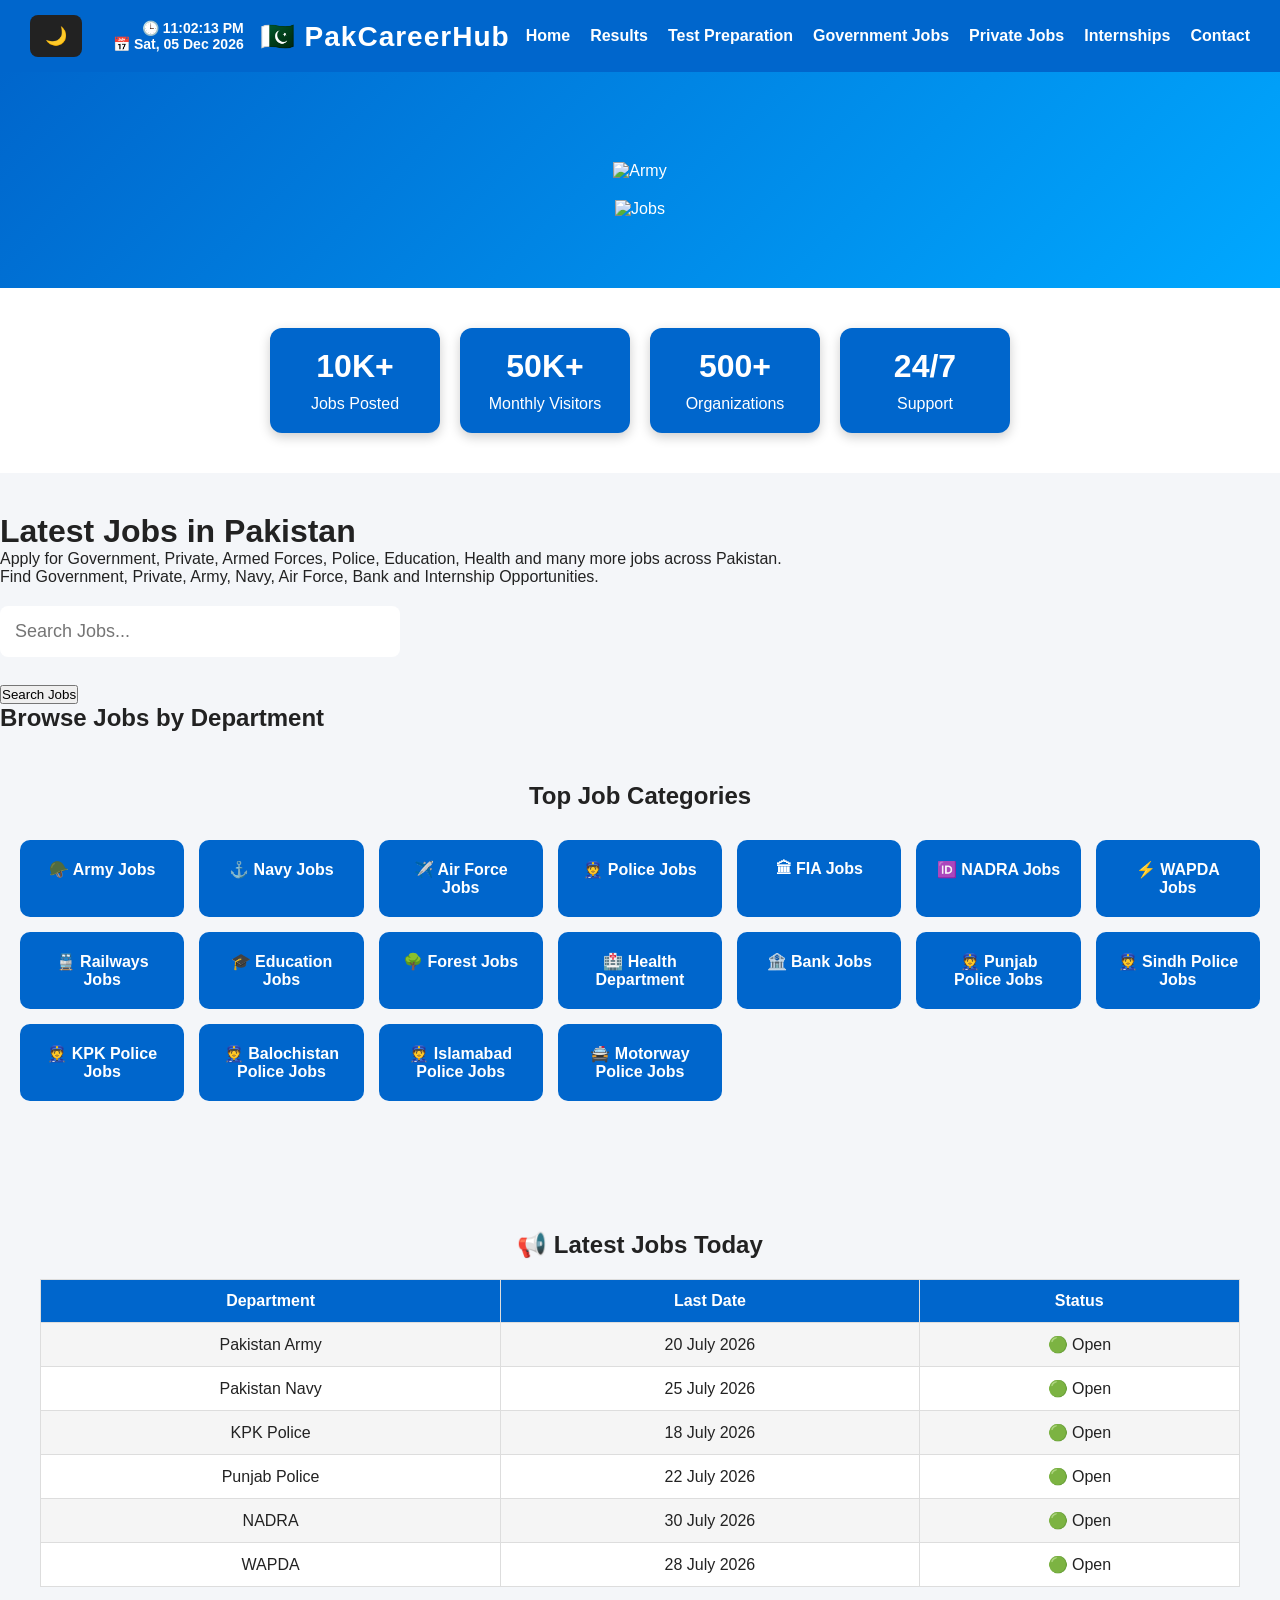
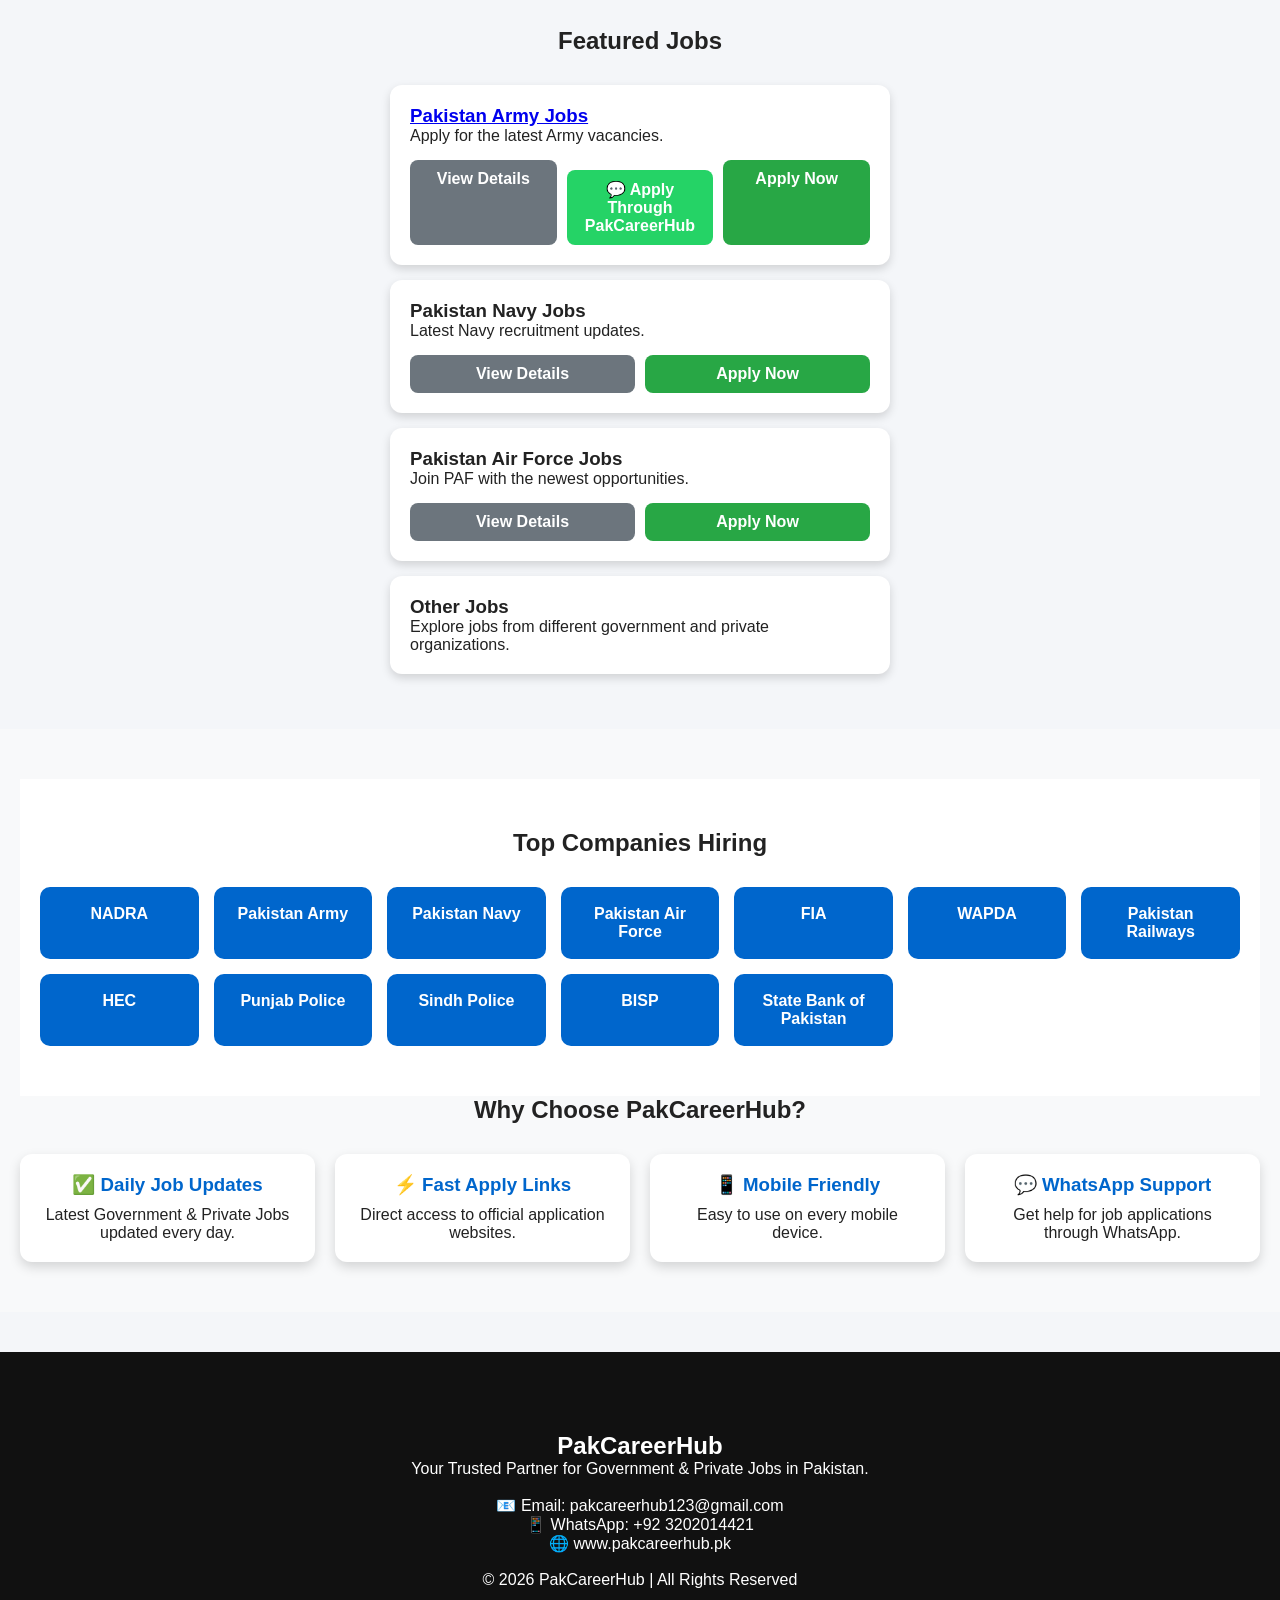
==== index.html @ a13abbed "Add files via upload" ====
<!DOCTYPE html>
<html lang="en">
<head>
<meta charset="UTF-8">
<meta name="viewport" content="width=device-width, initial-scale=1.0">
<title>PakCareerHub - Latest Jobs in Pakistan</title>

<link rel="stylesheet" href="style.css">
</head>
<script src="script.js"></script>
<button onclick="topFunction()" id="topBtn">⬆</button>
<body>

<header>

<nav class="navbar">
<button id="darkModeBtn" onclick="toggleDarkMode()">🌙</button>
<div id="dateTime"></div>
<div class="logo">
  <span class="logo">🇵🇰 PakCareerHub</span>
</div>

<ul>

<li><a href="#">Home</a></li>
<a href="results.html">Results</a>
<li><a href="#">Test Preparation</a></li>
<li><a href="#">Government Jobs</a></li>

<li><a href="#">Private Jobs</a></li>

<li><a href="#">Internships</a></li>

<a href="contact.html">Contact</a>

</ul>

</nav>

<section class="hero">
  <section class="hero-slider">

<div class="slide active">
<img src="images/army.jpg" alt="Army">
<div class="slide-content">
<h1>Pakistan Army Jobs 2026</h1>
<p>Join Pakistan Army and serve the nation.</p>
<a href="army.html" class="help-btn">Apply Now</a>
</div>
</div>

<div class="slide">
<img src="images/police.jpg" alt="Police">
<div class="slide-content">
<h1>KPK Police Jobs</h1>
<p>Latest KPK Police Recruitment.</p>
<a href="kpk-police.html" class="help-btn">Apply Now</a>
</div>
</div>

<div class="slide">
<img src="images/nadra.jpg" alt="NADRA">
<div class="slide-content">
<h1>NADRA Jobs</h1>
<p>Latest NADRA Career Opportunities.</p>
<a href="nadra.html" class="help-btn">Apply Now</a>
</div>
</div>
</section>

<img id="sliderImage" src="images/army.jpg" alt="Jobs">

</section>
  <section class="stats">

<div class="stat-box">
<h2>10K+</h2>
<p>Jobs Posted</p>
</div>

<div class="stat-box">
<h2>50K+</h2>
<p>Monthly Visitors</p>
</div>

<div class="stat-box">
<h2>500+</h2>
<p>Organizations</p>
</div>

<div class="stat-box">
<h2>24/7</h2>
<p>Support</p>
</div>

</section>
<h2 style="text-align:center; margin:40px 0;">

</h2>
<h1>Latest Jobs in Pakistan</h1>
Apply for Government, Private, Armed Forces, Police, Education, Health and many more jobs across Pakistan.
<p>Find Government, Private, Army, Navy, Air Force, Bank and Internship Opportunities.</p>
<input type="text" placeholder="Search Jobs..." class="search-box">

<br><br>
<button onclick="searchJobs()">Search Jobs</button>

</section><h2>Browse Jobs by Department</h2>
<section class="categories">

<h2>Top Job Categories</h2>

<div class="category-grid">

<div class="category">🪖 Army Jobs</div>
<div class="category">⚓ Navy Jobs</div>
<div class="category">✈️ Air Force Jobs</div>
<div class="category">👮 Police Jobs</div>
<div class="category">🏛 FIA Jobs</div>
<div class="category">🆔 NADRA Jobs</div>
<div class="category">⚡ WAPDA Jobs</div>
<div class="category">🚆 Railways Jobs</div>
<div class="category">🎓 Education Jobs</div>
<div class="category">🌳 Forest Jobs</div>
<div class="category">🏥 Health Department</div>
<div class="category">🏦 Bank Jobs</div>
<div class="category">👮 Punjab Police Jobs</div>

<div class="category">👮 Sindh Police Jobs</div>

<div class="category">👮 KPK Police Jobs</div>

<div class="category">👮 Balochistan Police Jobs</div>

<div class="category">👮 Islamabad Police Jobs</div>

<div class="category">🚔 Motorway Police Jobs</div>
</div>

</section>
</header>

<section class="jobs">
<section class="latest-jobs">

<h2>📢 Latest Jobs Today</h2>

<table>

<tr>
<th>Department</th>
<th>Last Date</th>
<th>Status</th>
</tr>

<tr>
<td>Pakistan Army</td>
<td>20 July 2026</td>
<td>🟢 Open</td>
</tr>

<tr>
<td>Pakistan Navy</td>
<td>25 July 2026</td>
<td>🟢 Open</td>
</tr>

<tr>
<td>KPK Police</td>
<td>18 July 2026</td>
<td>🟢 Open</td>
</tr>

<tr>
<td>Punjab Police</td>
<td>22 July 2026</td>
<td>🟢 Open</td>
</tr>

<tr>
<td>NADRA</td>
<td>30 July 2026</td>
<td>🟢 Open</td>
</tr>

<tr>
<td>WAPDA</td>
<td>28 July 2026</td>
<td>🟢 Open</td>
</tr>

</table>

</section>
<h2>Featured Jobs</h2>

<div class="card">

<h3><a href="army.html">Pakistan Army Jobs</a></h3>

<p>Apply for the latest Army vacancies.</p>
<div class="buttons">
<a href="army.html">View Details</a>
<a class="help-btn" href="https://wa.me/923202014421?text=Assalam-o-Alaikum,%20mujhe%20Pakistan%20Army%20ke%20liye%20apply%20karwana%20hai.">
💬 Apply Through PakCareerHub
</a>

<a href="https://joinpakarmy.gov.pk" target="_blank">Apply Now</a>
</div>
</div>
</div>

<div class="card">

<h3>Pakistan Navy Jobs</h3>

<p>Latest Navy recruitment updates.</p>
<div class="buttons">
<a href="#">View Details</a>
<a href="https://joinpaknavy.gov.pk" target="_blank">Apply Now</a>
</div>
</div>

<div class="card">

<h3>Pakistan Air Force Jobs</h3>

<p>Join PAF with the newest opportunities.</p>
<div class="buttons">
<a href="#">View Details</a>
<a href="https://joinpaf.gov.pk" target="_blank">Apply Now</a>
</div>
</div>

<div class="card">

<h3>Other Jobs</h3>

<p>Explore jobs from different government and private organizations.</p>

</div>

</section>
<section class="why-us">
<section class="companies">

<h2>Top Companies Hiring</h2>

<div class="company-grid">

<div class="company">NADRA</div>

<div class="company">Pakistan Army</div>

<div class="company">Pakistan Navy</div>

<div class="company">Pakistan Air Force</div>

<div class="company">FIA</div>

<div class="company">WAPDA</div>

<div class="company">Pakistan Railways</div>

<div class="company">HEC</div>

<div class="company">Punjab Police</div>

<div class="company">Sindh Police</div>

<div class="company">BISP</div>

<div class="company">State Bank of Pakistan</div>


</section>
<h2>Why Choose PakCareerHub?</h2>

<div class="why-grid">

<div class="why-card">
<h3>✅ Daily Job Updates</h3>
<p>Latest Government & Private Jobs updated every day.</p>
</div>

<div class="why-card">
<h3>⚡ Fast Apply Links</h3>
<p>Direct access to official application websites.</p>
</div>

<div class="why-card">
<h3>📱 Mobile Friendly</h3>
<p>Easy to use on every mobile device.</p>
</div>

<div class="why-card">
<h3>💬 WhatsApp Support</h3>
<p>Get help for job applications through WhatsApp.</p>
</div>

</div>

</section>
<footer>

<footer class="footer">

<h2>PakCareerHub</h2>

<p>Your Trusted Partner for Government & Private Jobs in Pakistan.</p>

<br>

<p>📧 Email: pakcareerhub123@gmail.com</p>

<p>📱 WhatsApp: +92 3202014421</p>

<p>🌐 www.pakcareerhub.pk</p>

<br>

<p>© 2026 PakCareerHub | All Rights Reserved</p>

</footer>

</footer>

<script src="script.js"></script>

</body>
</html>
---- style.css ----
*{
margin:0;
padding:0;
box-sizing:border-box;
font-family:Arial,sans-serif;
}

body{
background:#f4f6f9;
color:#222;
}

.navbar{
display:flex;
justify-content:space-between;
align-items:center;
padding:15px 30px;
background:#0066cc;
color:white;
flex-wrap:wrap;
}

.logo h2{
font-size:28px;
}

.navbar ul{
display:flex;
list-style:none;
gap:20px;
flex-wrap:wrap;
}

.navbar a{
color:white;
text-decoration:none;
font-weight:bold;
}

.hero{
text-align:center;
padding:70px 20px;
background:linear-gradient(135deg,#0066cc,#00a8ff);
color:white;
}

.hero h1{
font-size:42px;
margin-bottom:15px;
}

.hero p{
font-size:18px;
margin-bottom:25px;
}

.hero button{
padding:12px 25px;
border:none;
border-radius:8px;
background:#fff;
color:#0066cc;
font-size:18px;
font-weight:bold;
cursor:pointer;
}

.jobs{
padding:40px 20px;
}

.jobs h2{
text-align:center;
margin-bottom:30px;
}

.card{
background:white;
padding:20px;
margin:15px auto;
max-width:500px;
border-radius:12px;
box-shadow:0 4px 10px rgba(0,0,0,.15);
transition:.3s;
}

.card:hover{
transform:translateY(-5px);
}

footer{
background:#111;
color:white;
text-align:center;
padding:20px;
margin-top:40px;
}.search-box{
width:80%;
max-width:400px;
padding:15px;
border:none;
border-radius:8px;
font-size:18px;
margin-top:20px;
margin-bottom:10px;
}.buttons{
display:flex;
gap:10px;
margin-top:15px;
}

.buttons a{
flex:1;
text-align:center;
text-decoration:none;
padding:10px;
border-radius:8px;
font-weight:bold;
color:white;
transition:0.3s;
}

.buttons a:first-child{
background:#6c757d;
}

.buttons a:last-child{
background:#28a745;
}

.buttons a:hover{
opacity:0.9;
}.help-btn{
display:block;
margin-top:10px;
background:#25D366;
color:white;
text-align:center;
padding:12px;
border-radius:8px;
text-decoration:none;
font-weight:bold;
}.stats{
display:flex;
justify-content:center;
flex-wrap:wrap;
gap:20px;
padding:40px 20px;
background:#ffffff;
}

.stat-box{
background:#0066cc;
color:white;
padding:20px;
width:170px;
text-align:center;
border-radius:12px;
box-shadow:0 4px 12px rgba(0,0,0,.2);
}

.stat-box h2{
font-size:32px;
margin-bottom:10px;
}

.stat-box p{
font-size:16px;
}.categories{
padding:50px 20px;
text-align:center;
}

.categories h2{
margin-bottom:30px;
}

.category-grid{
display:grid;
grid-template-columns:repeat(auto-fit,minmax(150px,1fr));
gap:15px;
}

.category{
background:#0066cc;
color:white;
padding:20px;
border-radius:10px;
font-weight:bold;
cursor:pointer;
transition:0.3s;
}

.category:hover{
background:#004c99;
transform:scale(1.05);
}.why-us{
padding:50px 20px;
background:#f8f9fa;
text-align:center;
}

.why-us h2{
margin-bottom:30px;
}

.why-grid{
display:grid;
grid-template-columns:repeat(auto-fit,minmax(180px,1fr));
gap:20px;
}

.why-card{
background:white;
padding:20px;
border-radius:12px;
box-shadow:0 5px 12px rgba(0,0,0,.15);
}

.why-card h3{
color:#0066cc;
margin-bottom:10px;
}.contact{
max-width:600px;
margin:50px auto;
padding:20px;
}

.contact h2{
text-align:center;
margin-bottom:20px;
}

.contact input,
.contact textarea{
width:100%;
padding:12px;
margin:10px 0;
border:1px solid #ccc;
border-radius:8px;
font-size:16px;
}

.contact textarea{
resize:vertical;
}.companies{
padding:50px 20px;
background:#ffffff;
text-align:center;
}

.company-grid{
display:grid;
grid-template-columns:repeat(auto-fit,minmax(140px,1fr));
gap:15px;
margin-top:25px;
}

.company{
background:#0066cc;
color:white;
padding:18px;
border-radius:10px;
font-weight:bold;
transition:.3s;
}

.company:hover{
background:#004c99;
}.latest-jobs{
padding:40px 20px;
overflow-x:auto;
}

.latest-jobs h2{
text-align:center;
margin-bottom:20px;
}

table{
width:100%;
border-collapse:collapse;
background:#fff;
}

th,td{
border:1px solid #ddd;
padding:12px;
text-align:center;
}

th{
background:#0066cc;
color:white;
}

tr:nth-child(even){
background:#f5f5f5;
}.logo{
font-size:28px;
font-weight:bold;
color:#ffffff;
letter-spacing:1px;
}

.logo:hover{
color:#ffcc00;
transition:0.3s;
}#topBtn{
position:fixed;
bottom:20px;
right:20px;
display:none;
background:#0066cc;
color:white;
border:none;
padding:15px;
border-radius:50%;
font-size:18px;
cursor:pointer;
box-shadow:0 5px 10px rgba(0,0,0,.3);
}

#topBtn:hover{
background:#004c99;
}#darkModeBtn{
background:#222;
color:white;
border:none;
padding:10px 15px;
border-radius:8px;
cursor:pointer;
font-size:18px;
}

.dark-mode{
background:#121212;
color:white;
}

.dark-mode .card,
.dark-mode .category,
.dark-mode .stat-box,
.dark-mode .why-card,
.dark-mode table{
background:#1e1e1e;
color:white;
}

.dark-mode th{
background:#0d6efd;
}

.dark-mode td{
color:white;
}#dateTime{
color:white;
font-size:14px;
font-weight:bold;
margin-left:15px;
text-align:right;
}.slider{
width:100%;
margin:20px auto;
}

.slider img{
width:100%;
height:220px;
object-fit:cover;
border-radius:12px;
box-shadow:0 5px 12px rgba(0,0,0,.3);
}.hero-slider{
position:relative;
overflow:hidden;
border-radius:12px;
margin:20px;
}

.slide{
display:none;
position:relative;
}

.slide.active{
display:block;
}

.slide img{
width:100%;
height:250px;
object-fit:cover;
}

.slide-content{
position:absolute;
bottom:20px;
left:20px;
background:rgba(0,0,0,0.6);
color:white;
padding:15px;
border-radius:10px;
max-width:80%;
}

.slide-content h1{
margin-bottom:10px;
}
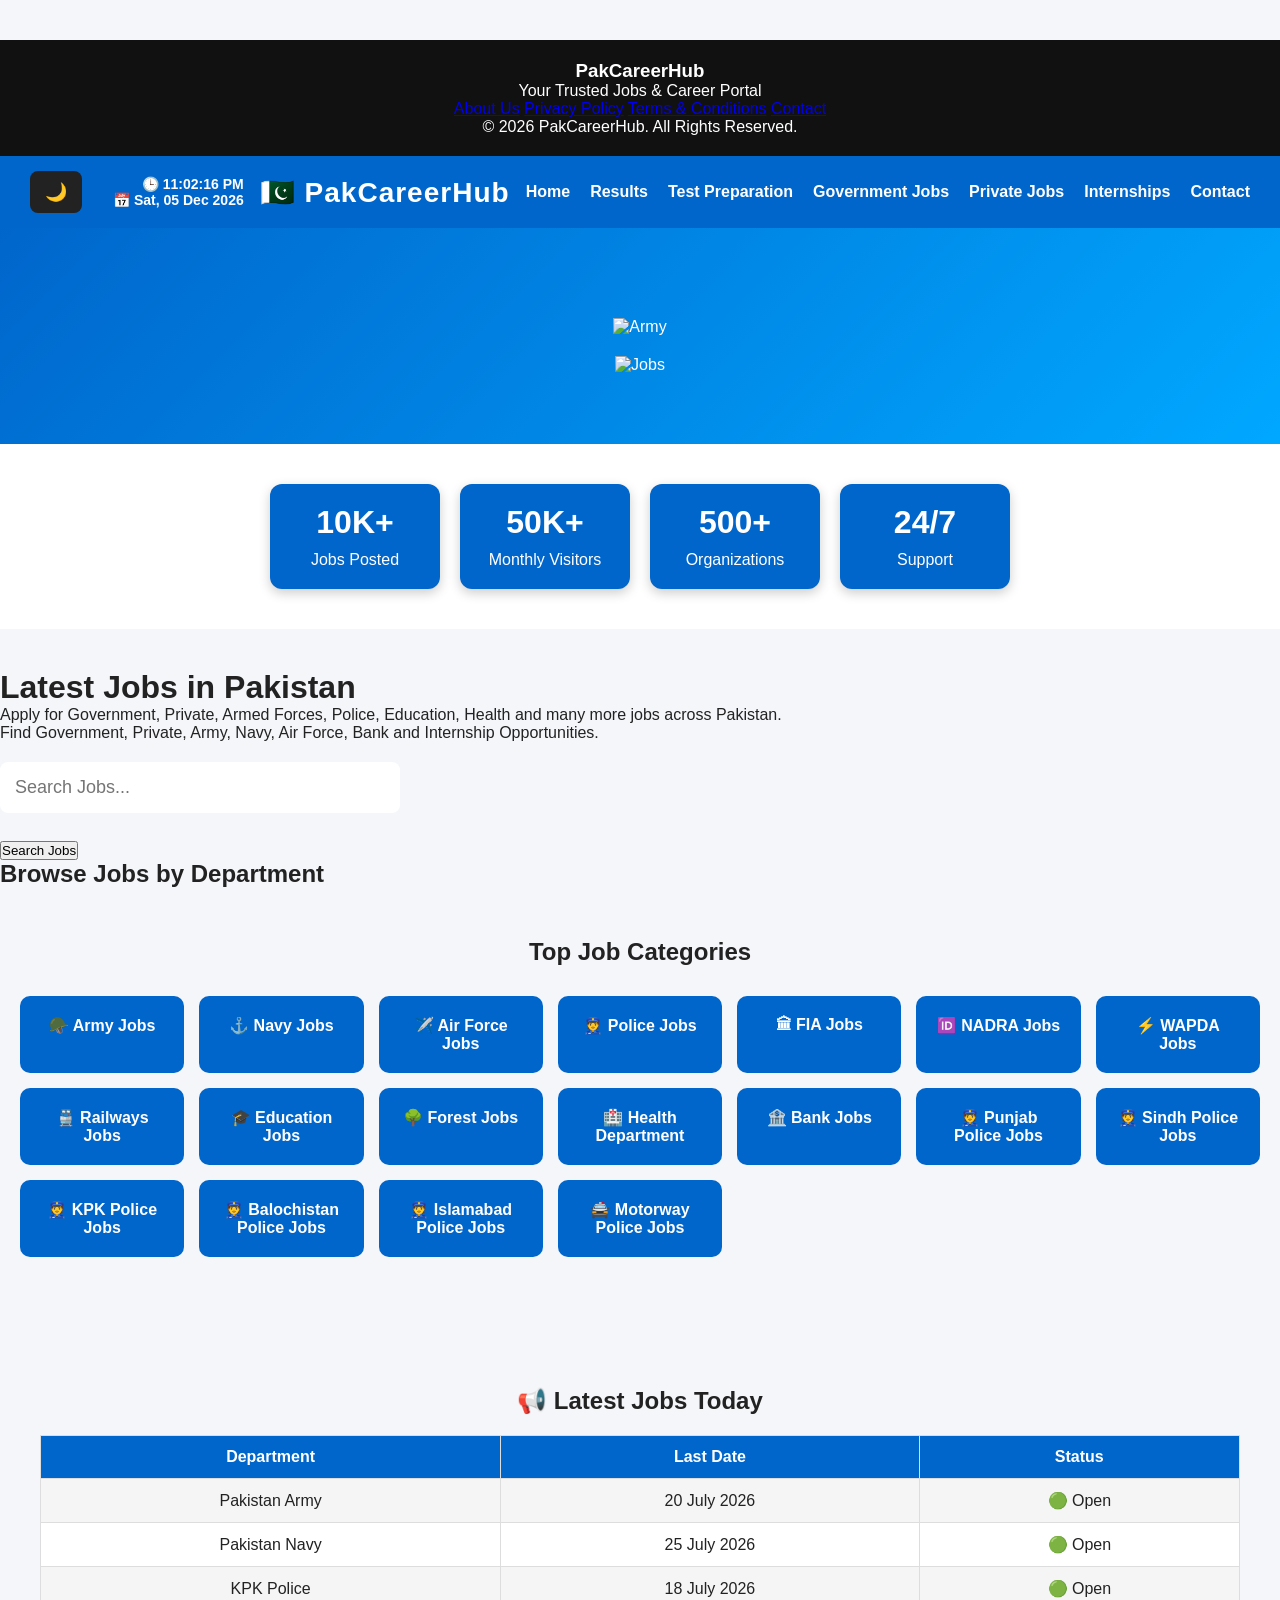
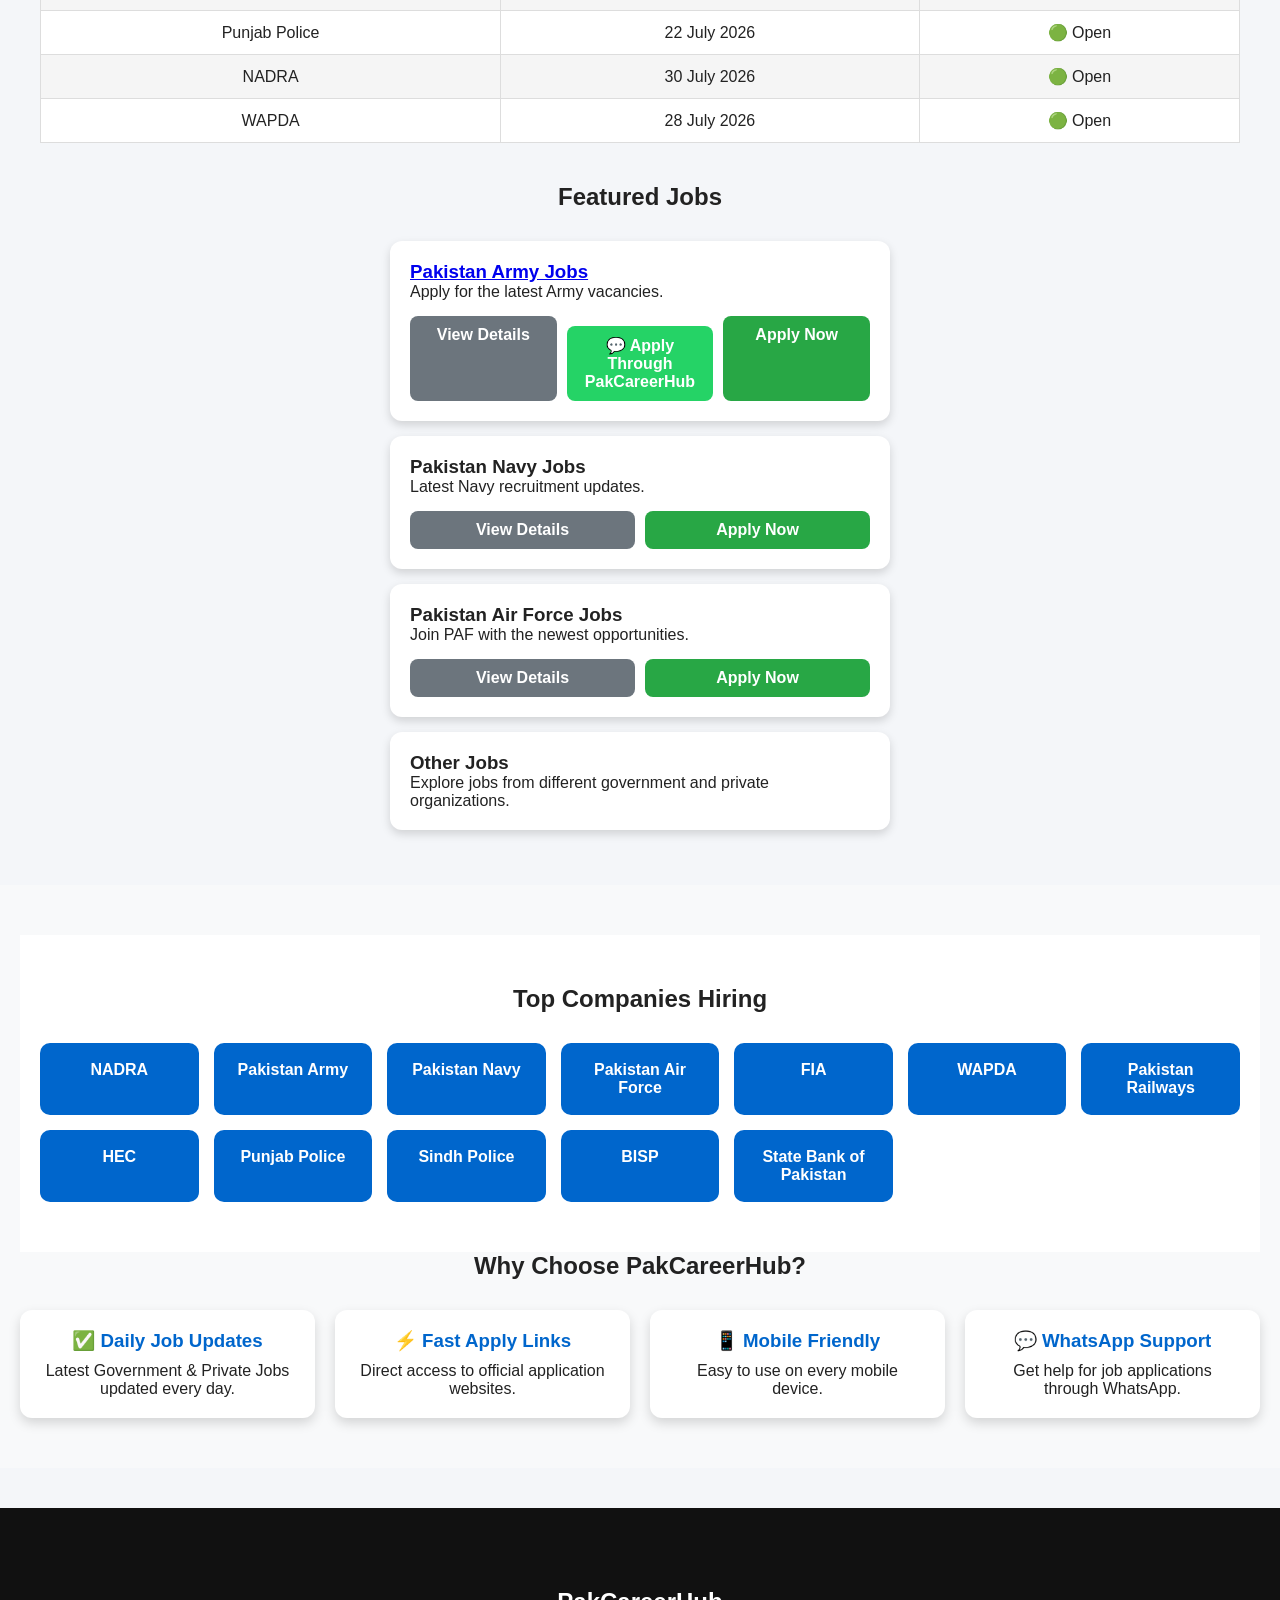
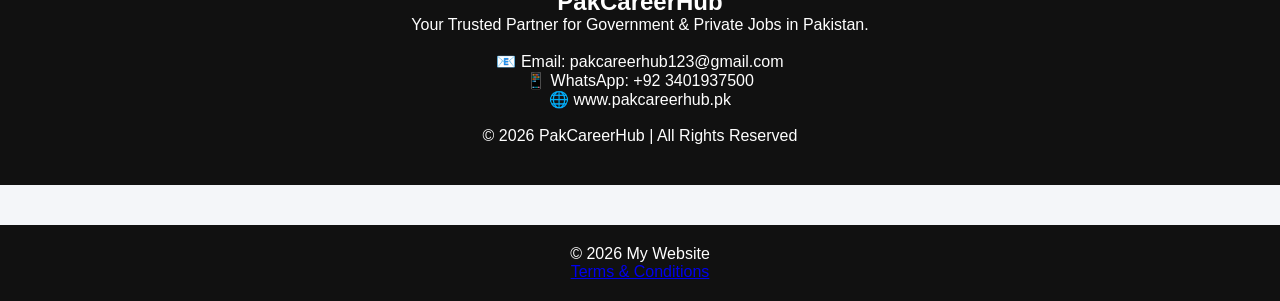
==== commit 4d5a7d66: "Add files via upload" ====
--- a/index.html
+++ b/index.html
@@ -9,6 +9,19 @@
 </head>
 <script src="script.js"></script>
 <button onclick="topFunction()" id="topBtn">⬆</button>
+<footer class="footer">
+  <h3>PakCareerHub</h3>
+  <p>Your Trusted Jobs & Career Portal</p>
+
+  <div class="footer-links">
+    <a href="about.html">About Us</a>
+    <a href="privacy.html">Privacy Policy</a>
+    <a href="terms.html">Terms & Conditions</a>
+    <a href="contact.html">Contact</a>
+  </div>
+
+  <p>© 2026 PakCareerHub. All Rights Reserved.</p>
+</footer>
 <body>
 
 <header>
@@ -201,7 +214,7 @@
 <p>Apply for the latest Army vacancies.</p>
 <div class="buttons">
 <a href="army.html">View Details</a>
-<a class="help-btn" href="https://wa.me/923202014421?text=Assalam-o-Alaikum,%20mujhe%20Pakistan%20Army%20ke%20liye%20apply%20karwana%20hai.">
+<a class="help-btn" href="https://wa.me/923401937500?text=Assalam-o-Alaikum,%20mujhe%20Pakistan%20Army%20ke%20liye%20apply%20karwana%20hai.">
 💬 Apply Through PakCareerHub
 </a>
 
@@ -313,7 +326,7 @@
 
 <p>📧 Email: pakcareerhub123@gmail.com</p>
 
-<p>📱 WhatsApp: +92 3202014421</p>
+<p>📱 WhatsApp: +92 3401937500</p>
 
 <p>🌐 www.pakcareerhub.pk</p>
 
@@ -328,4 +341,9 @@
 <script src="script.js"></script>
 
 </body>
-</html>+</html>
+<footer>
+  <p>© 2026 My Website</p>
+
+  <a href="terms.html">Terms & Conditions</a>
+</footer>
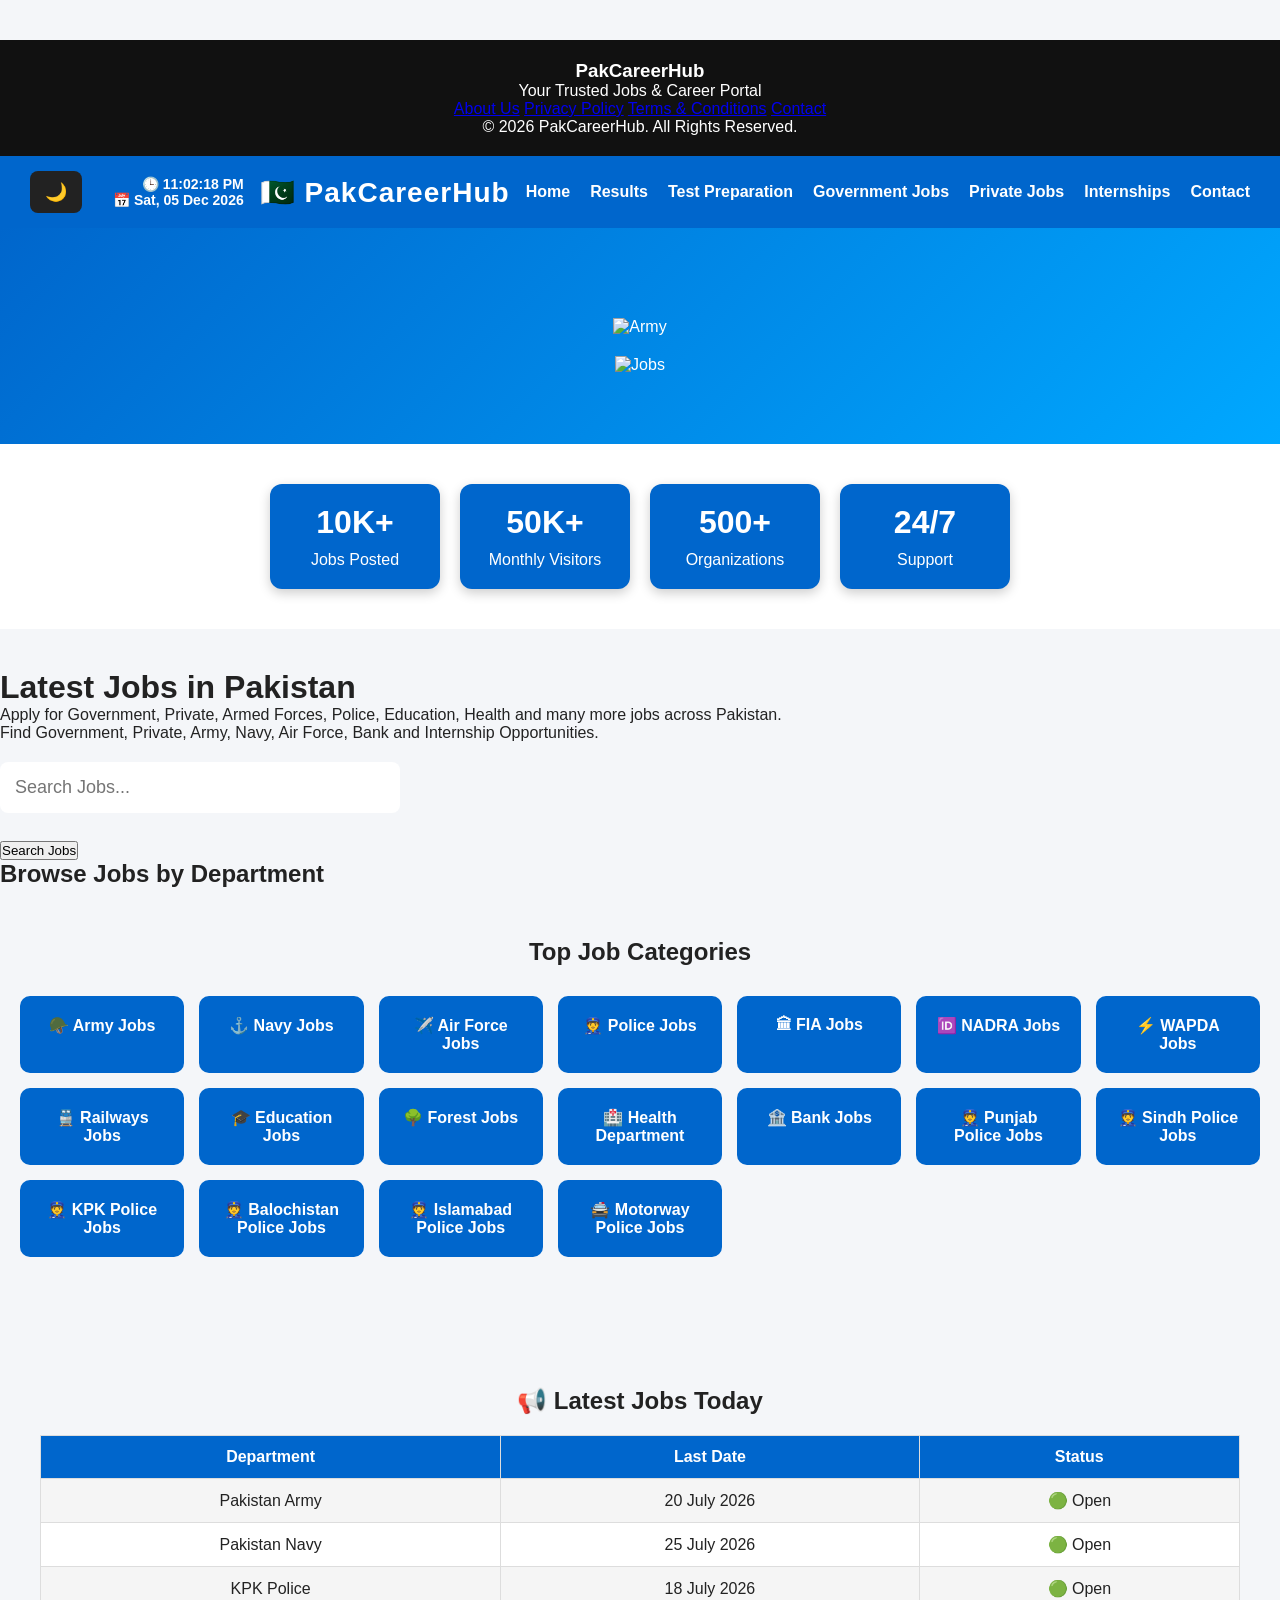
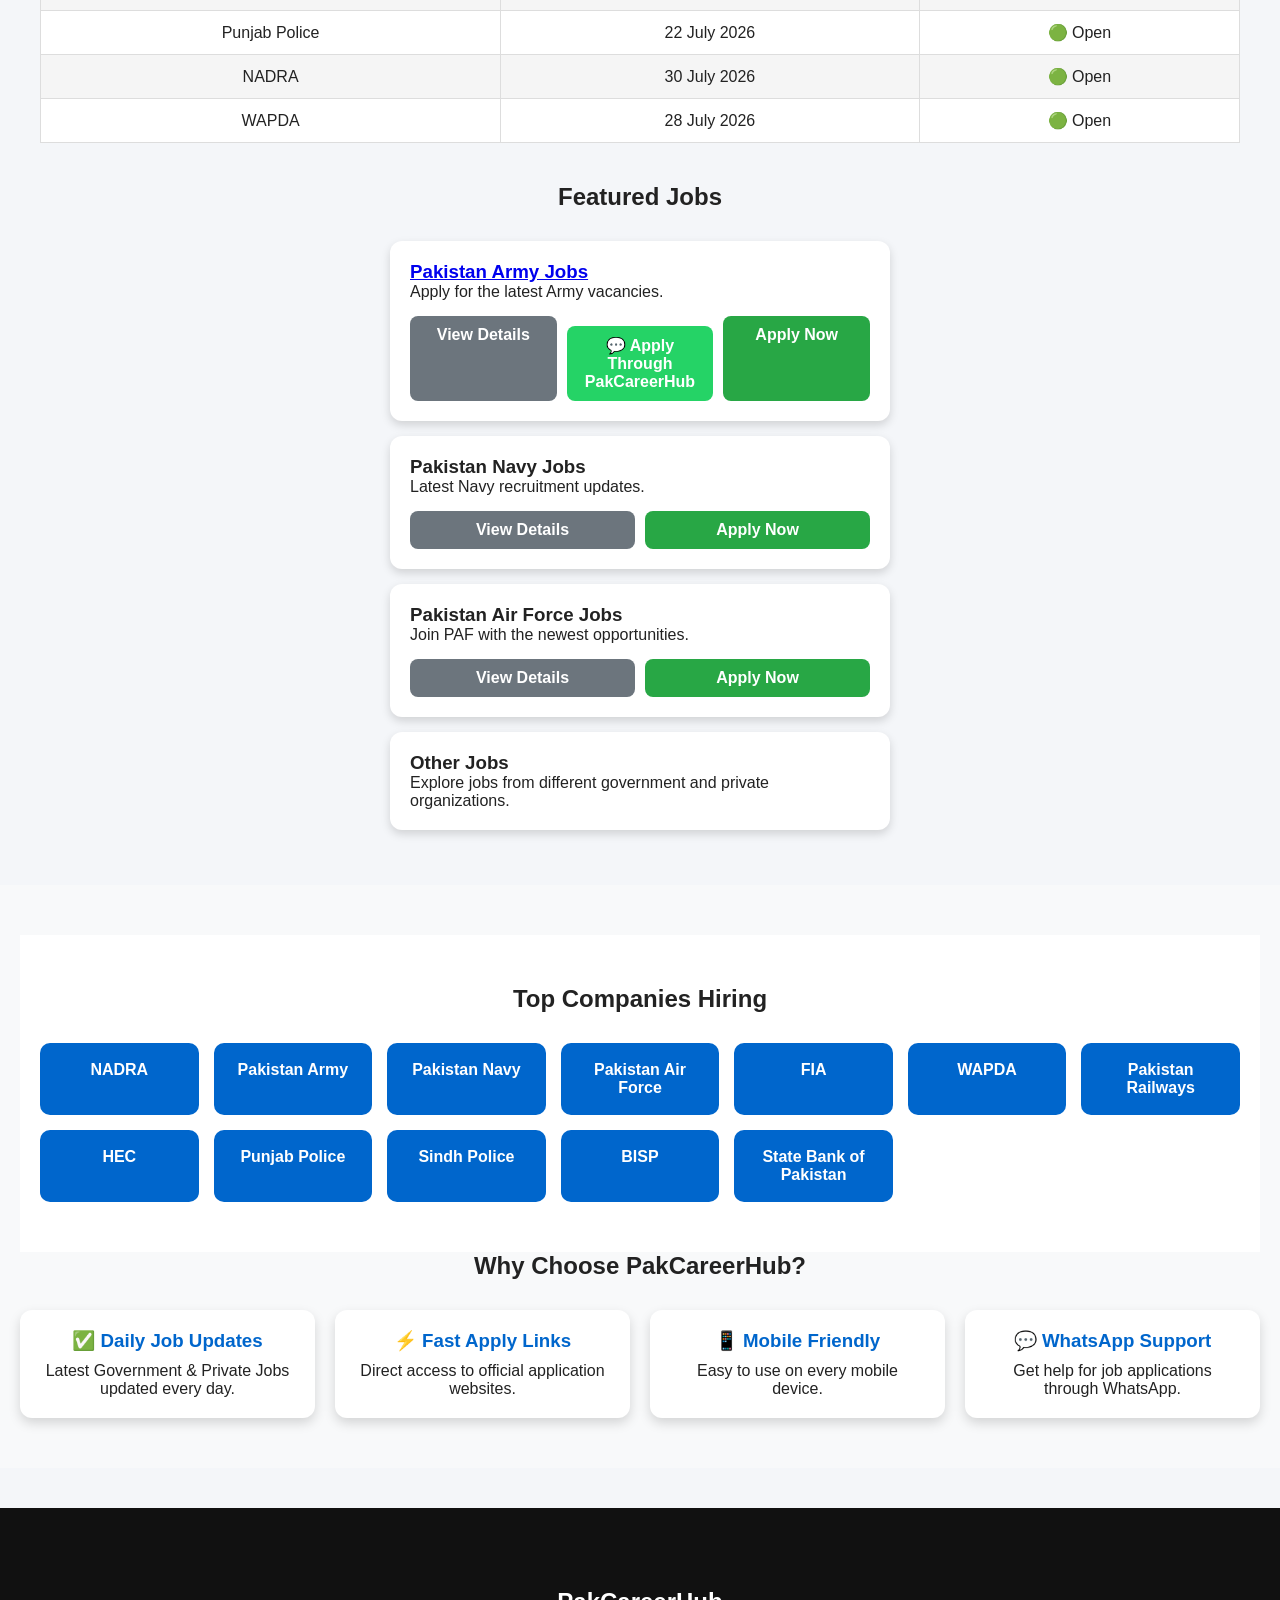
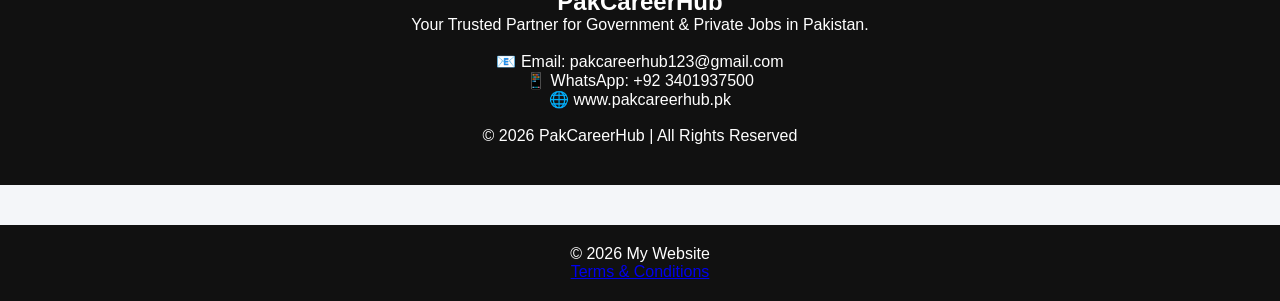
==== commit 9b81a763: "Add files via upload" ====
--- a/index.html
+++ b/index.html
@@ -346,4 +346,4 @@
   <p>© 2026 My Website</p>
 
   <a href="terms.html">Terms & Conditions</a>
-</footer>+</footer>
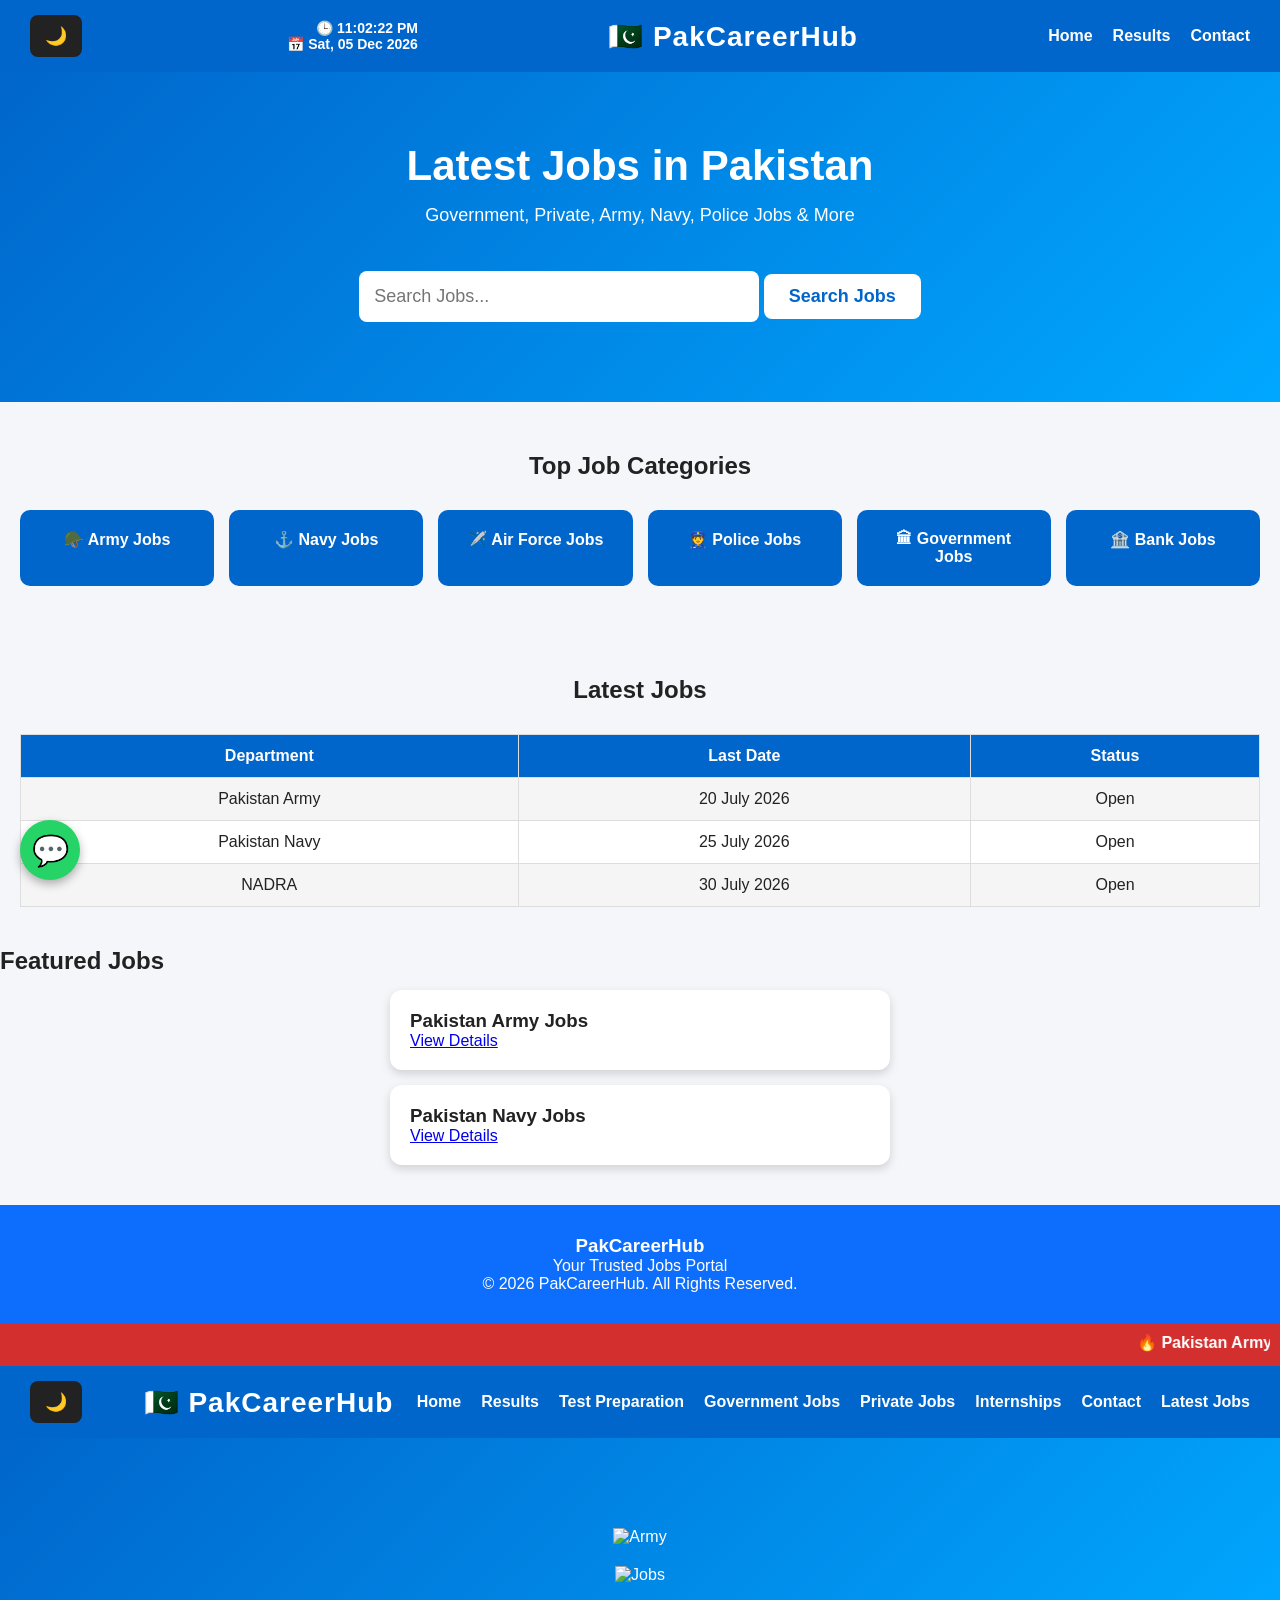
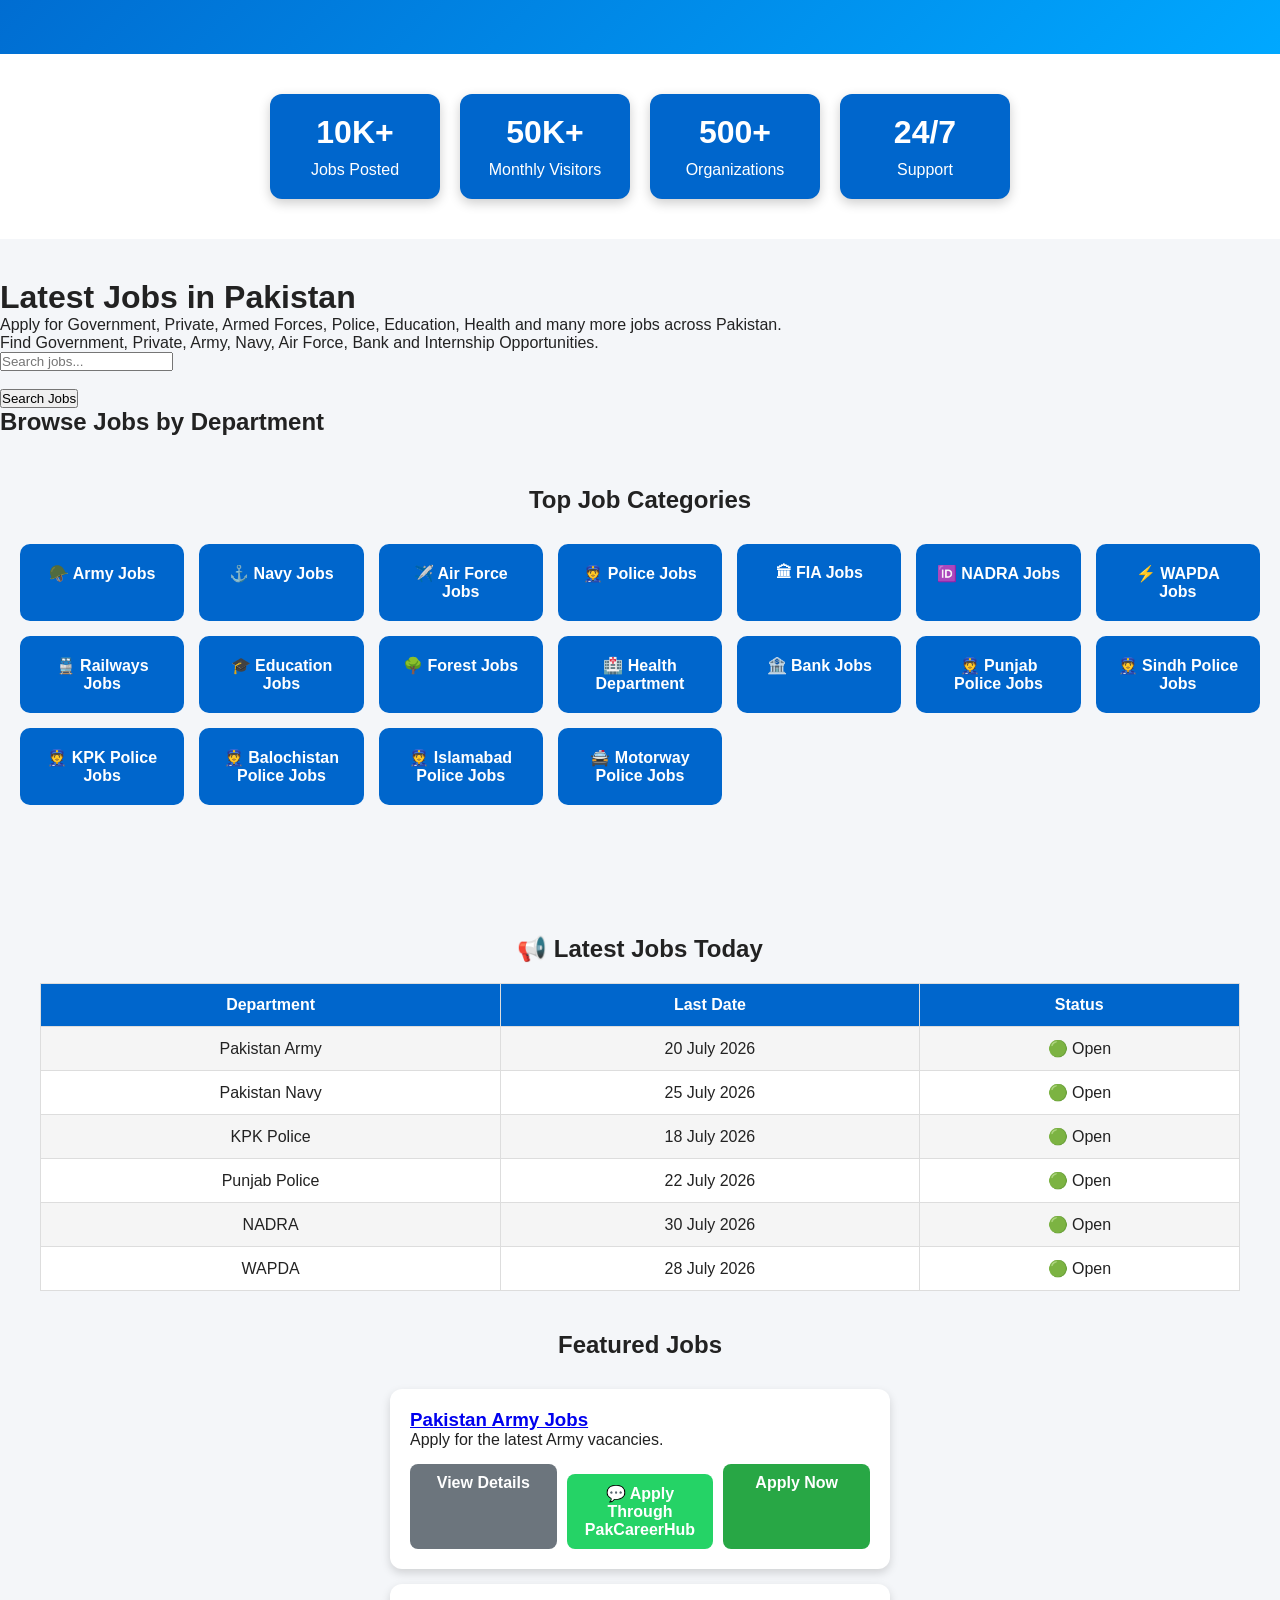
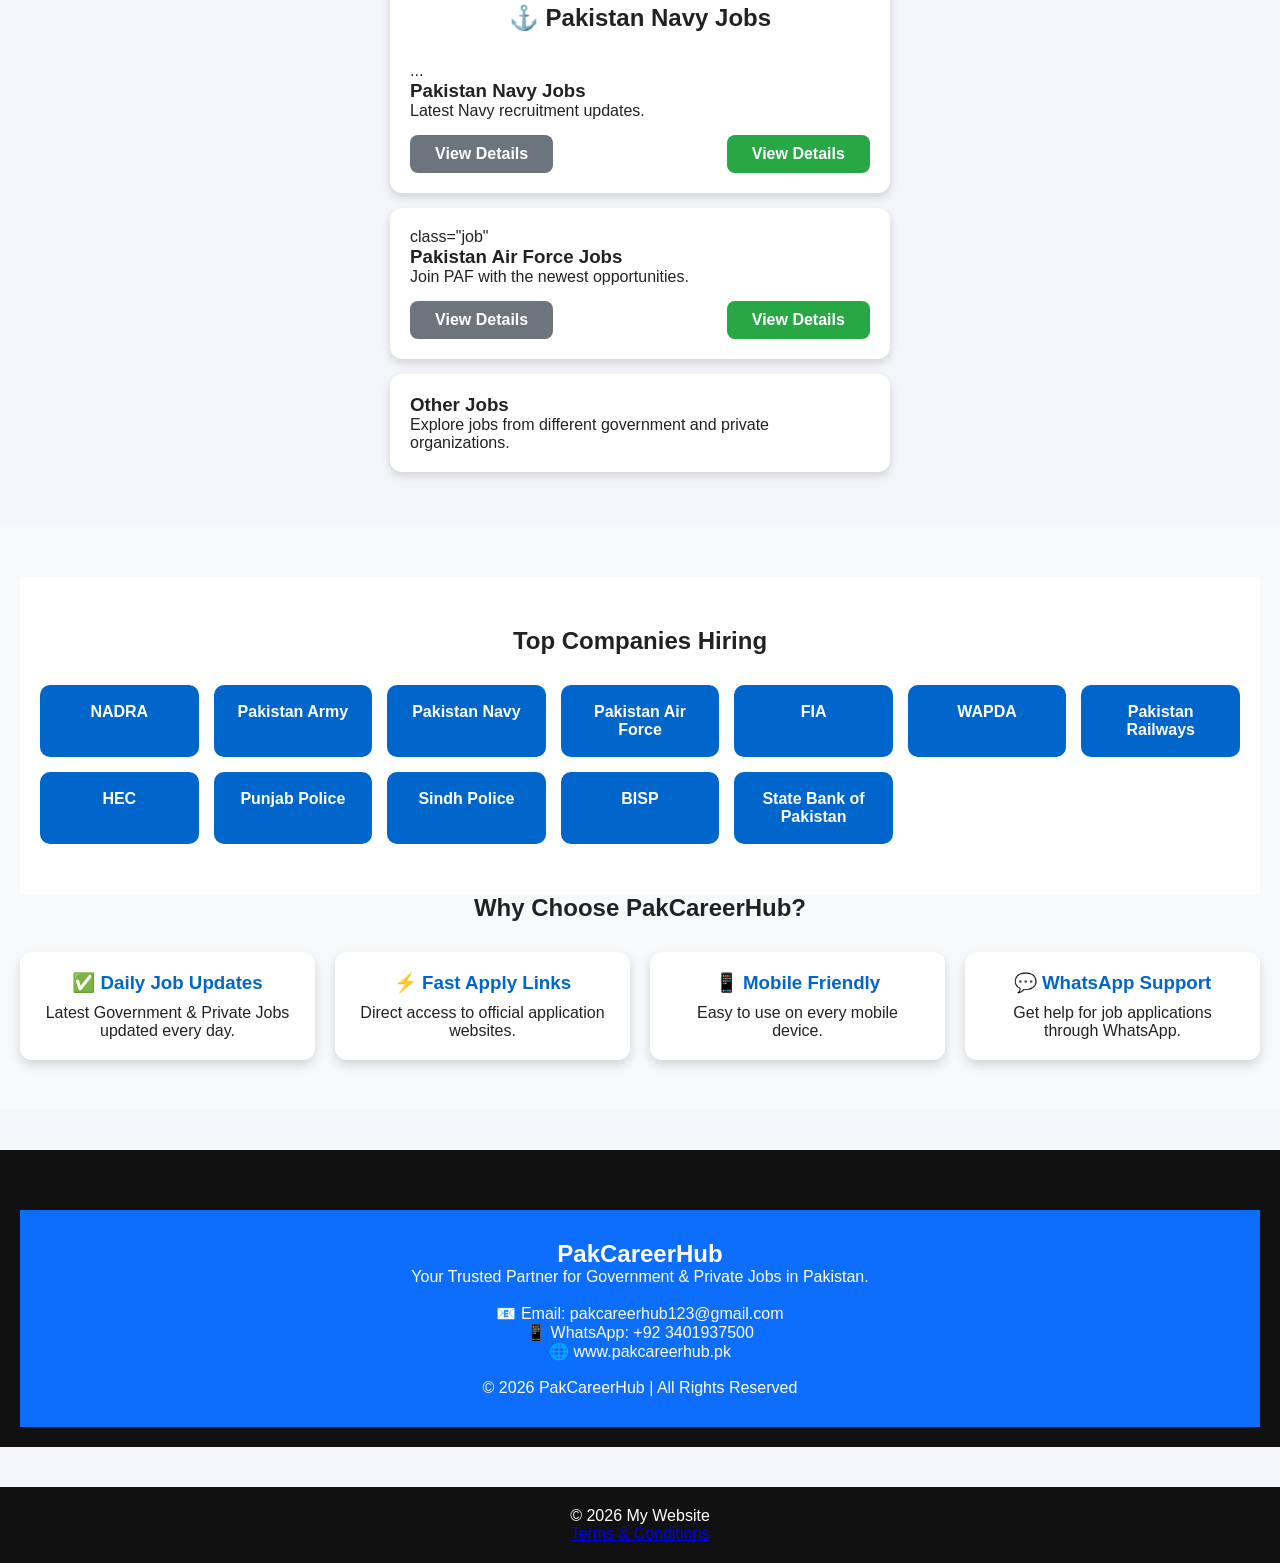
==== commit a5d4fd97: "Add files via upload" ====
--- a/index.html
+++ b/index.html
@@ -1,5 +1,6 @@
 <!DOCTYPE html>
 <html lang="en">
+
 <head>
 <meta charset="UTF-8">
 <meta name="viewport" content="width=device-width, initial-scale=1.0">
@@ -7,25 +8,135 @@
 
 <link rel="stylesheet" href="style.css">
 </head>
+
+<body>
+
+<header>
+
+<nav class="navbar">
+<button id="darkModeBtn" onclick="toggleDarkMode()">🌙</button>
+<div id="dateTime"></div>
+
+<div class="logo">
+<span>🇵🇰 PakCareerHub</span>
+</div>
+
+<ul>
+<li><a href="#">Home</a></li>
+<li><a href="results.html">Results</a></li>
+<li><a href="contact.html">Contact</a></li>
+</ul>
+
+</nav>
+
+</header>
+
+<!-- HERO SECTION -->
+<section class="hero">
+
+<h1>Latest Jobs in Pakistan</h1>
+<p>Government, Private, Army, Navy, Police Jobs & More</p>
+
+<input type="text" placeholder="Search Jobs..." class="search-box">
+<button onclick="searchJobs()">Search Jobs</button>
+
+</section>
+
+<!-- CATEGORIES -->
+<section class="categories">
+
+<h2>Top Job Categories</h2>
+
+<div class="category-grid">
+
+<div class="category">🪖 Army Jobs</div>
+<div class="category">⚓ Navy Jobs</div>
+<div class="category">✈️ Air Force Jobs</div>
+<div class="category">👮 Police Jobs</div>
+<div class="category">🏛 Government Jobs</div>
+<div class="category">🏦 Bank Jobs</div>
+
+</div>
+
+</section>
+
+<!-- JOBS -->
+<section class="jobs">
+
+<h2>Latest Jobs</h2>
+
+<table border="1">
+<tr>
+<th>Department</th>
+<th>Last Date</th>
+<th>Status</th>
+</tr>
+
+<tr>
+<td>Pakistan Army</td>
+<td>20 July 2026</td>
+<td>Open</td>
+</tr>
+
+<tr>
+<td>Pakistan Navy</td>
+<td>25 July 2026</td>
+<td>Open</td>
+</tr>
+
+<tr>
+<td>NADRA</td>
+<td>30 July 2026</td>
+<td>Open</td>
+</tr>
+
+</table>
+
+</section>
+
+<!-- FEATURED -->
+<section class="featured">
+
+<h2>Featured Jobs</h2>
+
+<div class="card">
+<h3>Pakistan Army Jobs</h3>
+<a href="army.html">View Details</a>
+</div>
+
+<div class="card">
+<h3>Pakistan Navy Jobs</h3>
+<a href="#">View Details</a>
+</div>
+
+</section>
+
+<!-- FOOTER -->
+<footer class="footer">
+
+<h3>PakCareerHub</h3>
+<p>Your Trusted Jobs Portal</p>
+
+<p>© 2026 PakCareerHub. All Rights Reserved.</p>
+
+</footer>
+
 <script src="script.js"></script>
-<button onclick="topFunction()" id="topBtn">⬆</button>
-<footer class="footer">
-  <h3>PakCareerHub</h3>
-  <p>Your Trusted Jobs & Career Portal</p>
-
-  <div class="footer-links">
-    <a href="about.html">About Us</a>
-    <a href="privacy.html">Privacy Policy</a>
-    <a href="terms.html">Terms & Conditions</a>
-    <a href="contact.html">Contact</a>
-  </div>
-
-  <p>© 2026 PakCareerHub. All Rights Reserved.</p>
+
+</body>
+</html>
 </footer>
+<a href="https://wa.me/923401937500?text=Assalam-o-Alaikum%20I%20need%20help%20regarding%20jobs%20on%20PakCareerHub." class="floating-whatsapp" target="_blank">
+💬
+</a>
 <body>
 
 <header>
-
+<div class="news-ticker">
+    <marquee behavior="scroll" direction="left">
+        🔥 Pakistan Army Jobs Open | ⚓ Pakistan Navy Registration Started | ✈️ PAF Jobs Announced | 👮 KP Police Recruitment | 🆔 NADRA Vacancies | ⚡ WAPDA Jobs | 🏛️ FIA Jobs | 🏦 Bank Jobs
+    </marquee>
+</div>
 <nav class="navbar">
 <button id="darkModeBtn" onclick="toggleDarkMode()">🌙</button>
 <div id="dateTime"></div>
@@ -45,7 +156,7 @@
 <li><a href="#">Internships</a></li>
 
 <a href="contact.html">Contact</a>
-
+<a href="latest-jobs.html">Latest Jobs</a>
 </ul>
 
 </nav>
@@ -113,7 +224,8 @@
 <h1>Latest Jobs in Pakistan</h1>
 Apply for Government, Private, Armed Forces, Police, Education, Health and many more jobs across Pakistan.
 <p>Find Government, Private, Army, Navy, Air Force, Bank and Internship Opportunities.</p>
-<input type="text" placeholder="Search Jobs..." class="search-box">
+<input type="text" id="jobSearch" placeholder="Search jobs..."
+onkeyup="searchJobs()">
 
 <br><br>
 <button onclick="searchJobs()">Search Jobs</button>
@@ -224,24 +336,29 @@
 </div>
 
 <div class="card">
-
+<div class="job">
+<h2>⚓ Pakistan Navy Jobs</h2>
+...
+</div>
 <h3>Pakistan Navy Jobs</h3>
 
 <p>Latest Navy recruitment updates.</p>
 <div class="buttons">
 <a href="#">View Details</a>
 <a href="https://joinpaknavy.gov.pk" target="_blank">Apply Now</a>
-</div>
-</div>
-
-<div class="card">
-
+<a href="navy.html" class="details-btn">View Details</a>
+</div>
+</div>
+
+<div class="card">
+class="job"
 <h3>Pakistan Air Force Jobs</h3>
 
 <p>Join PAF with the newest opportunities.</p>
 <div class="buttons">
 <a href="#">View Details</a>
 <a href="https://joinpaf.gov.pk" target="_blank">Apply Now</a>
+<a href="airforce.html" class="details-btn">View Details</a>
 </div>
 </div>
 
--- a/style.css
+++ b/style.css
@@ -405,4 +405,106 @@
 
 .slide-content h1{
 margin-bottom:10px;
+}.footer{
+background:#0d6efd;
+color:white;
+text-align:center;
+padding:30px 20px;
+margin-top:40px;
+}
+
+.footer-links{
+margin:15px 0;
+}
+
+.footer-links a{
+color:white;
+text-decoration:none;
+margin:0 10px;
+font-weight:bold;
+}
+
+.footer-links a:hover{
+text-decoration:underline;
+}.job-card{
+background:white;
+padding:20px;
+margin:20px 0;
+border-radius:10px;
+box-shadow:0 2px 10px rgba(0,0,0,.2);
+}
+
+.job-card h2{
+color:#0d6efd;
+}
+
+.apply-btn{
+display:inline-block;
+margin-top:10px;
+padding:10px 20px;
+background:#198754;
+color:white;
+text-decoration:none;
+border-radius:6px;
+font-weight:bold;
+}
+
+.apply-btn:hover{
+background:#146c43;
+}.details-btn{
+display:inline-block;
+margin-left:10px;
+padding:10px 20px;
+background:#0d6efd;
+color:white;
+text-decoration:none;
+border-radius:6px;
+font-weight:bold;
+}
+
+.details-btn:hover{
+background:#084298;
+}.whatsapp-btn{
+display:inline-block;
+margin-top:12px;
+padding:12px 20px;
+background:#25D366;
+color:white;
+text-decoration:none;
+border-radius:8px;
+font-weight:bold;
+}
+
+.whatsapp-btn:hover{
+background:#1ea952;
+}.floating-whatsapp{
+position:fixed;
+bottom:20px;
+left:20px;
+width:60px;
+height:60px;
+background:#25D366;
+color:white;
+font-size:30px;
+display:flex;
+justify-content:center;
+align-items:center;
+text-decoration:none;
+border-radius:50%;
+box-shadow:0 4px 10px rgba(0,0,0,.3);
+z-index:999;
+}
+
+.floating-whatsapp:hover{
+background:#1ea952;
+}.news-ticker{
+    background:#d32f2f;
+    color:white;
+    padding:10px;
+    font-weight:bold;
+    font-size:16px;
+}
+
+.news-ticker marquee{
+    color:white;
 }
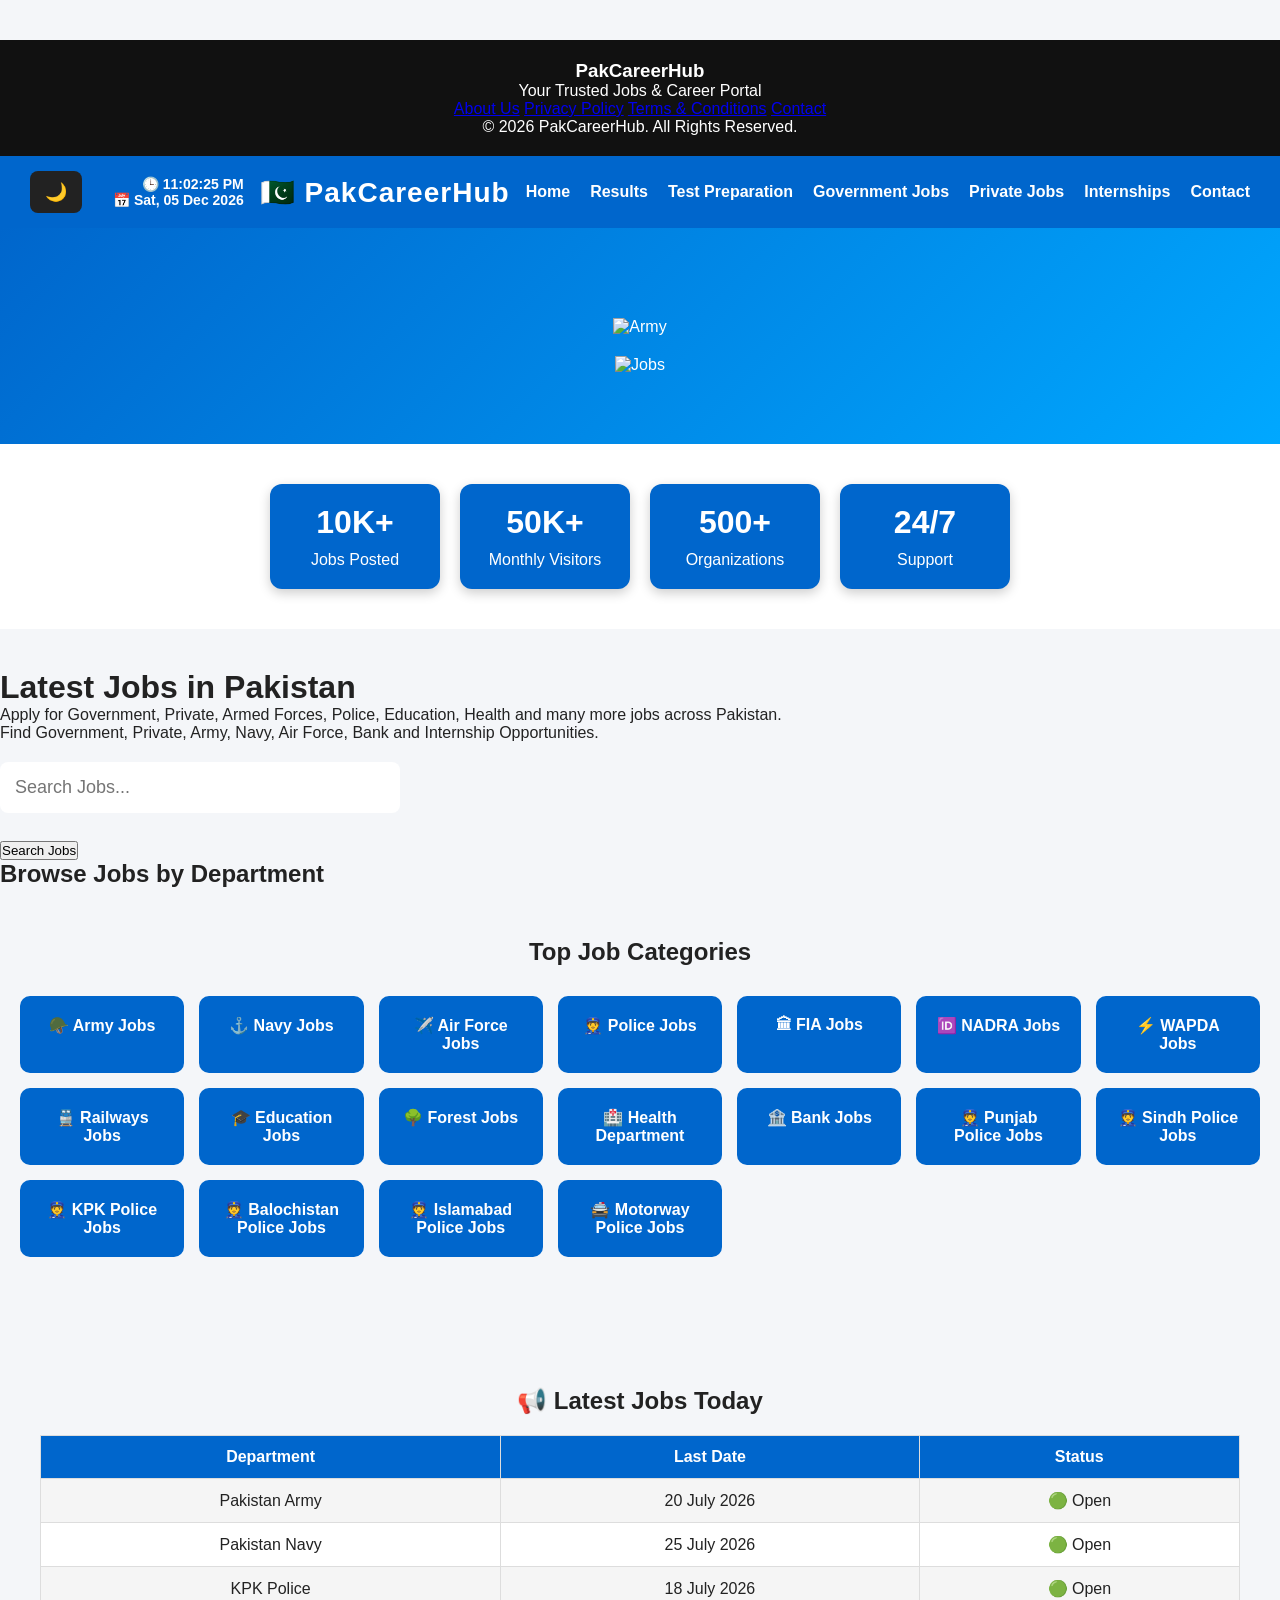
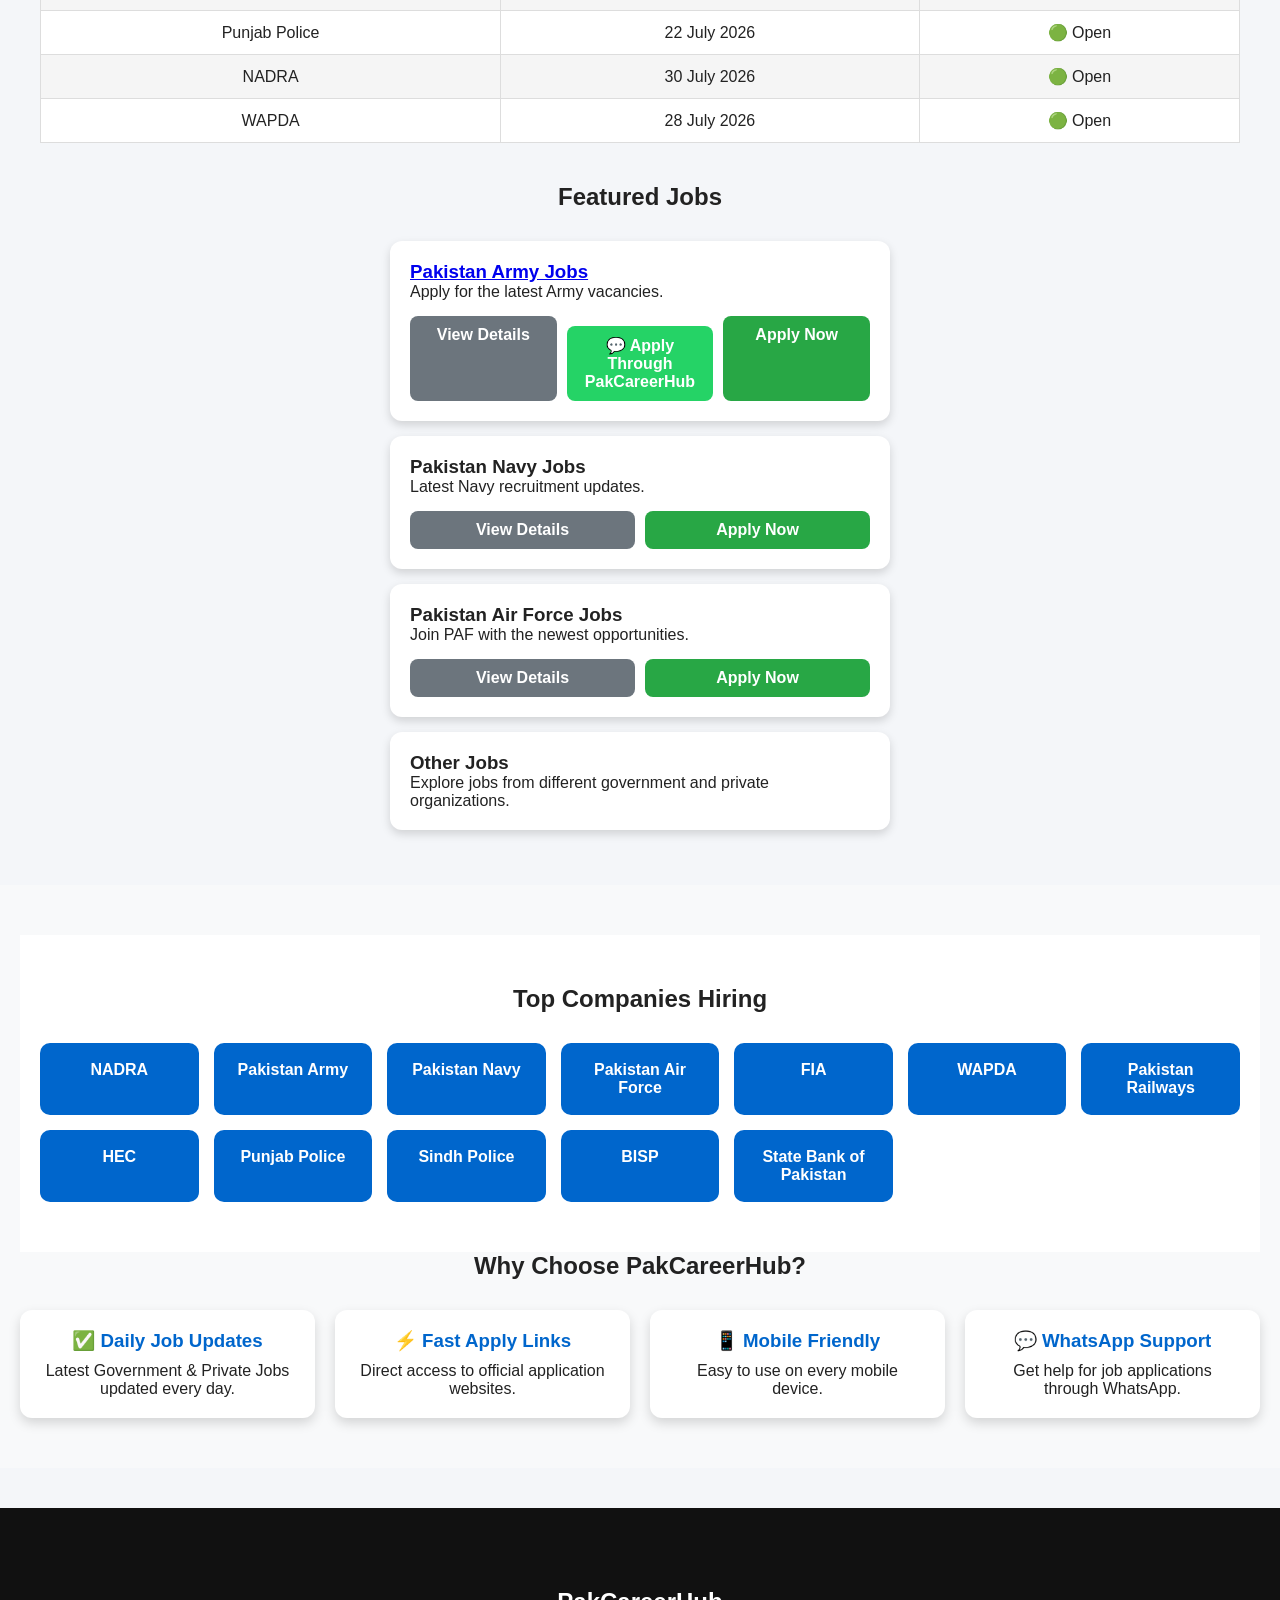
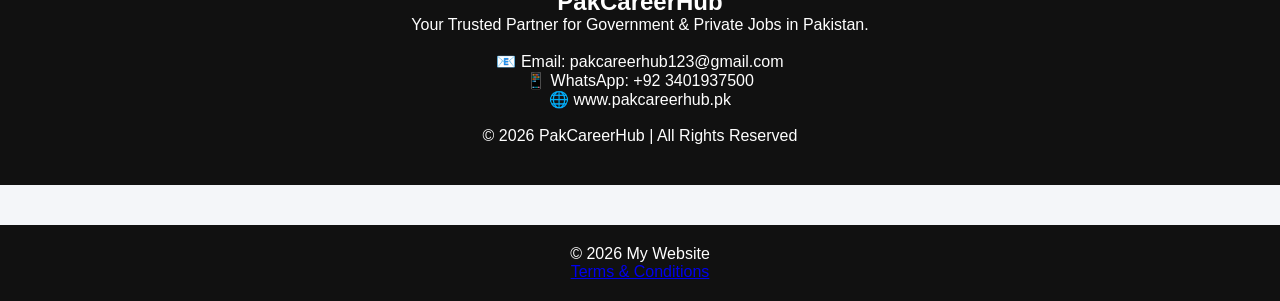
==== commit 97229a34: "Add files via upload" ====
--- a/index.html
+++ b/index.html
@@ -1,6 +1,5 @@
 <!DOCTYPE html>
 <html lang="en">
-
 <head>
 <meta charset="UTF-8">
 <meta name="viewport" content="width=device-width, initial-scale=1.0">
@@ -8,135 +7,25 @@
 
 <link rel="stylesheet" href="style.css">
 </head>
-
+<script src="script.js"></script>
+<button onclick="topFunction()" id="topBtn">⬆</button>
+<footer class="footer">
+  <h3>PakCareerHub</h3>
+  <p>Your Trusted Jobs & Career Portal</p>
+
+  <div class="footer-links">
+    <a href="about.html">About Us</a>
+    <a href="privacy.html">Privacy Policy</a>
+    <a href="terms.html">Terms & Conditions</a>
+    <a href="contact.html">Contact</a>
+  </div>
+
+  <p>© 2026 PakCareerHub. All Rights Reserved.</p>
+</footer>
 <body>
 
 <header>
 
-<nav class="navbar">
-<button id="darkModeBtn" onclick="toggleDarkMode()">🌙</button>
-<div id="dateTime"></div>
-
-<div class="logo">
-<span>🇵🇰 PakCareerHub</span>
-</div>
-
-<ul>
-<li><a href="#">Home</a></li>
-<li><a href="results.html">Results</a></li>
-<li><a href="contact.html">Contact</a></li>
-</ul>
-
-</nav>
-
-</header>
-
-<!-- HERO SECTION -->
-<section class="hero">
-
-<h1>Latest Jobs in Pakistan</h1>
-<p>Government, Private, Army, Navy, Police Jobs & More</p>
-
-<input type="text" placeholder="Search Jobs..." class="search-box">
-<button onclick="searchJobs()">Search Jobs</button>
-
-</section>
-
-<!-- CATEGORIES -->
-<section class="categories">
-
-<h2>Top Job Categories</h2>
-
-<div class="category-grid">
-
-<div class="category">🪖 Army Jobs</div>
-<div class="category">⚓ Navy Jobs</div>
-<div class="category">✈️ Air Force Jobs</div>
-<div class="category">👮 Police Jobs</div>
-<div class="category">🏛 Government Jobs</div>
-<div class="category">🏦 Bank Jobs</div>
-
-</div>
-
-</section>
-
-<!-- JOBS -->
-<section class="jobs">
-
-<h2>Latest Jobs</h2>
-
-<table border="1">
-<tr>
-<th>Department</th>
-<th>Last Date</th>
-<th>Status</th>
-</tr>
-
-<tr>
-<td>Pakistan Army</td>
-<td>20 July 2026</td>
-<td>Open</td>
-</tr>
-
-<tr>
-<td>Pakistan Navy</td>
-<td>25 July 2026</td>
-<td>Open</td>
-</tr>
-
-<tr>
-<td>NADRA</td>
-<td>30 July 2026</td>
-<td>Open</td>
-</tr>
-
-</table>
-
-</section>
-
-<!-- FEATURED -->
-<section class="featured">
-
-<h2>Featured Jobs</h2>
-
-<div class="card">
-<h3>Pakistan Army Jobs</h3>
-<a href="army.html">View Details</a>
-</div>
-
-<div class="card">
-<h3>Pakistan Navy Jobs</h3>
-<a href="#">View Details</a>
-</div>
-
-</section>
-
-<!-- FOOTER -->
-<footer class="footer">
-
-<h3>PakCareerHub</h3>
-<p>Your Trusted Jobs Portal</p>
-
-<p>© 2026 PakCareerHub. All Rights Reserved.</p>
-
-</footer>
-
-<script src="script.js"></script>
-
-</body>
-</html>
-</footer>
-<a href="https://wa.me/923401937500?text=Assalam-o-Alaikum%20I%20need%20help%20regarding%20jobs%20on%20PakCareerHub." class="floating-whatsapp" target="_blank">
-💬
-</a>
-<body>
-
-<header>
-<div class="news-ticker">
-    <marquee behavior="scroll" direction="left">
-        🔥 Pakistan Army Jobs Open | ⚓ Pakistan Navy Registration Started | ✈️ PAF Jobs Announced | 👮 KP Police Recruitment | 🆔 NADRA Vacancies | ⚡ WAPDA Jobs | 🏛️ FIA Jobs | 🏦 Bank Jobs
-    </marquee>
-</div>
 <nav class="navbar">
 <button id="darkModeBtn" onclick="toggleDarkMode()">🌙</button>
 <div id="dateTime"></div>
@@ -156,7 +45,7 @@
 <li><a href="#">Internships</a></li>
 
 <a href="contact.html">Contact</a>
-<a href="latest-jobs.html">Latest Jobs</a>
+
 </ul>
 
 </nav>
@@ -224,8 +113,7 @@
 <h1>Latest Jobs in Pakistan</h1>
 Apply for Government, Private, Armed Forces, Police, Education, Health and many more jobs across Pakistan.
 <p>Find Government, Private, Army, Navy, Air Force, Bank and Internship Opportunities.</p>
-<input type="text" id="jobSearch" placeholder="Search jobs..."
-onkeyup="searchJobs()">
+<input type="text" placeholder="Search Jobs..." class="search-box">
 
 <br><br>
 <button onclick="searchJobs()">Search Jobs</button>
@@ -336,29 +224,24 @@
 </div>
 
 <div class="card">
-<div class="job">
-<h2>⚓ Pakistan Navy Jobs</h2>
-...
-</div>
+
 <h3>Pakistan Navy Jobs</h3>
 
 <p>Latest Navy recruitment updates.</p>
 <div class="buttons">
 <a href="#">View Details</a>
 <a href="https://joinpaknavy.gov.pk" target="_blank">Apply Now</a>
-<a href="navy.html" class="details-btn">View Details</a>
 </div>
 </div>
 
 <div class="card">
-class="job"
+
 <h3>Pakistan Air Force Jobs</h3>
 
 <p>Join PAF with the newest opportunities.</p>
 <div class="buttons">
 <a href="#">View Details</a>
 <a href="https://joinpaf.gov.pk" target="_blank">Apply Now</a>
-<a href="airforce.html" class="details-btn">View Details</a>
 </div>
 </div>
 
--- a/style.css
+++ b/style.css
@@ -405,106 +405,4 @@
 
 .slide-content h1{
 margin-bottom:10px;
-}.footer{
-background:#0d6efd;
-color:white;
-text-align:center;
-padding:30px 20px;
-margin-top:40px;
-}
-
-.footer-links{
-margin:15px 0;
-}
-
-.footer-links a{
-color:white;
-text-decoration:none;
-margin:0 10px;
-font-weight:bold;
-}
-
-.footer-links a:hover{
-text-decoration:underline;
-}.job-card{
-background:white;
-padding:20px;
-margin:20px 0;
-border-radius:10px;
-box-shadow:0 2px 10px rgba(0,0,0,.2);
-}
-
-.job-card h2{
-color:#0d6efd;
-}
-
-.apply-btn{
-display:inline-block;
-margin-top:10px;
-padding:10px 20px;
-background:#198754;
-color:white;
-text-decoration:none;
-border-radius:6px;
-font-weight:bold;
-}
-
-.apply-btn:hover{
-background:#146c43;
-}.details-btn{
-display:inline-block;
-margin-left:10px;
-padding:10px 20px;
-background:#0d6efd;
-color:white;
-text-decoration:none;
-border-radius:6px;
-font-weight:bold;
-}
-
-.details-btn:hover{
-background:#084298;
-}.whatsapp-btn{
-display:inline-block;
-margin-top:12px;
-padding:12px 20px;
-background:#25D366;
-color:white;
-text-decoration:none;
-border-radius:8px;
-font-weight:bold;
-}
-
-.whatsapp-btn:hover{
-background:#1ea952;
-}.floating-whatsapp{
-position:fixed;
-bottom:20px;
-left:20px;
-width:60px;
-height:60px;
-background:#25D366;
-color:white;
-font-size:30px;
-display:flex;
-justify-content:center;
-align-items:center;
-text-decoration:none;
-border-radius:50%;
-box-shadow:0 4px 10px rgba(0,0,0,.3);
-z-index:999;
-}
-
-.floating-whatsapp:hover{
-background:#1ea952;
-}.news-ticker{
-    background:#d32f2f;
-    color:white;
-    padding:10px;
-    font-weight:bold;
-    font-size:16px;
-}
-
-.news-ticker marquee{
-    color:white;
 }
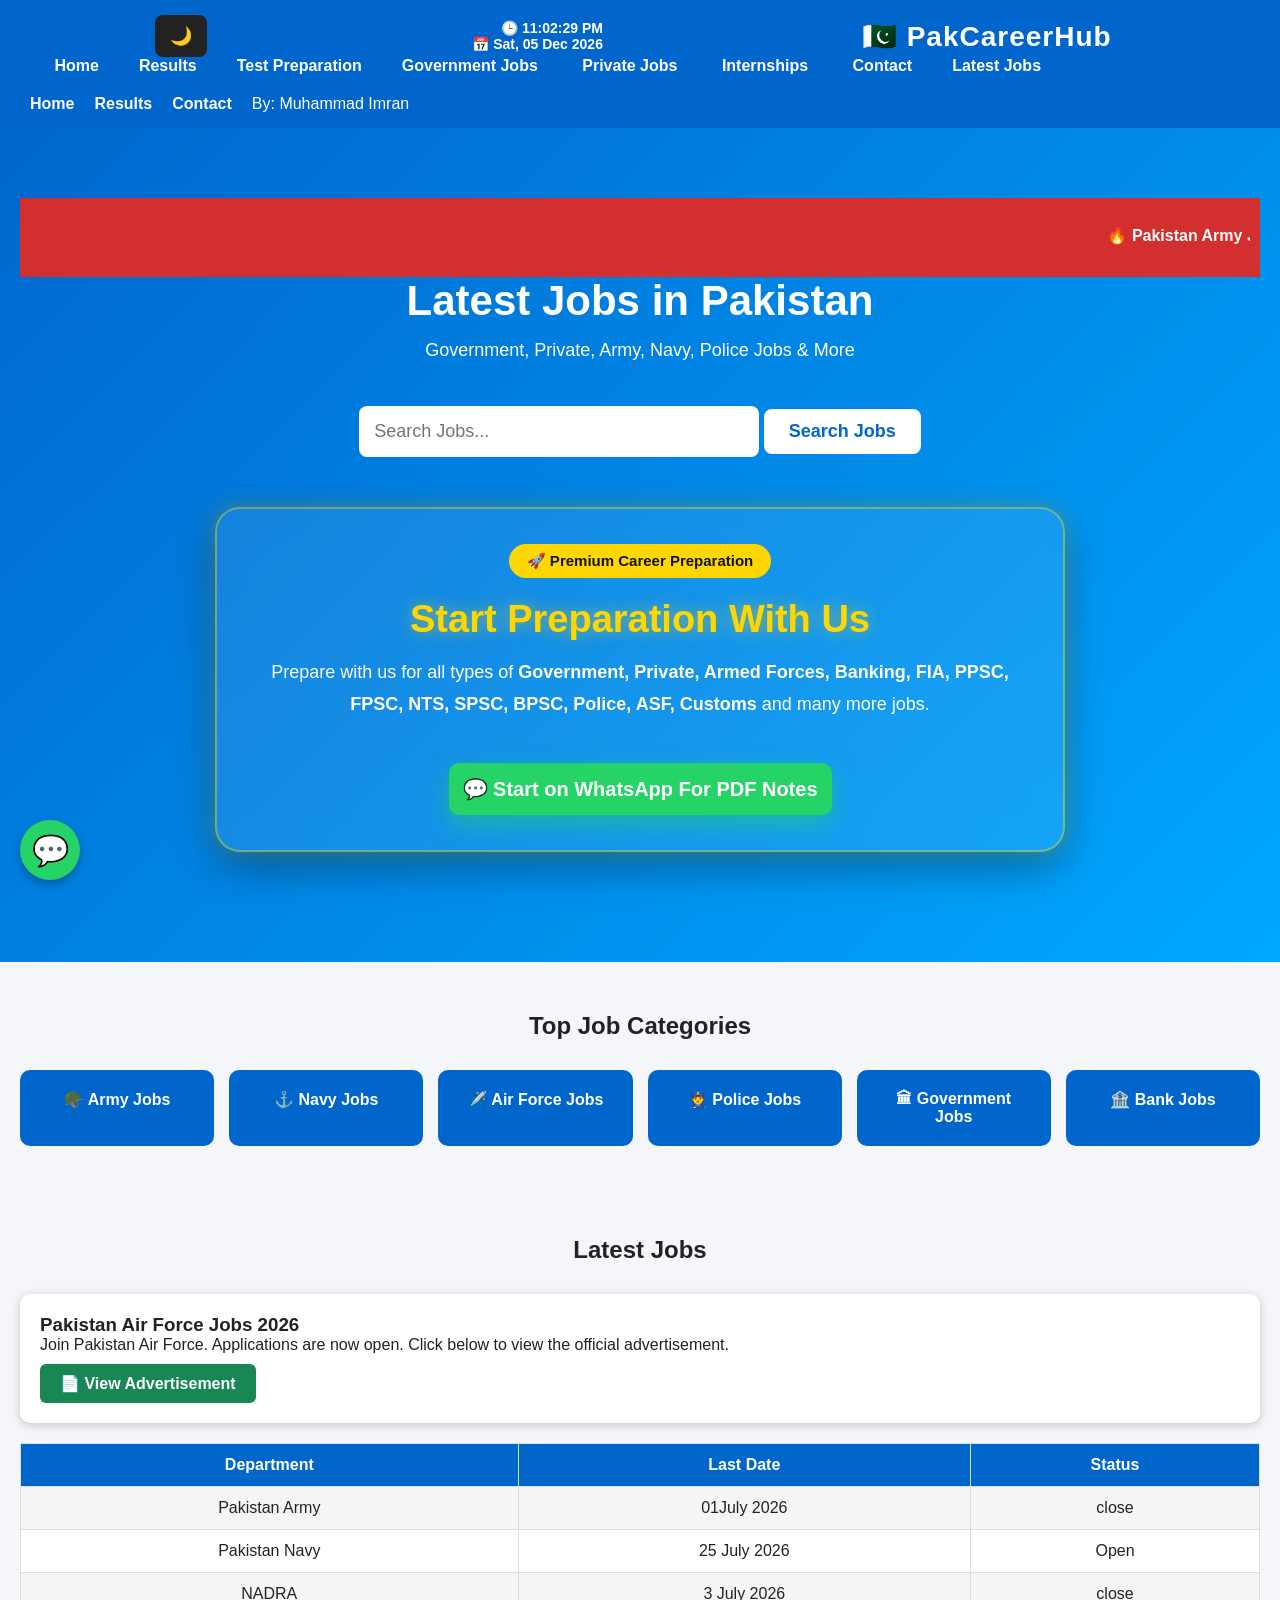
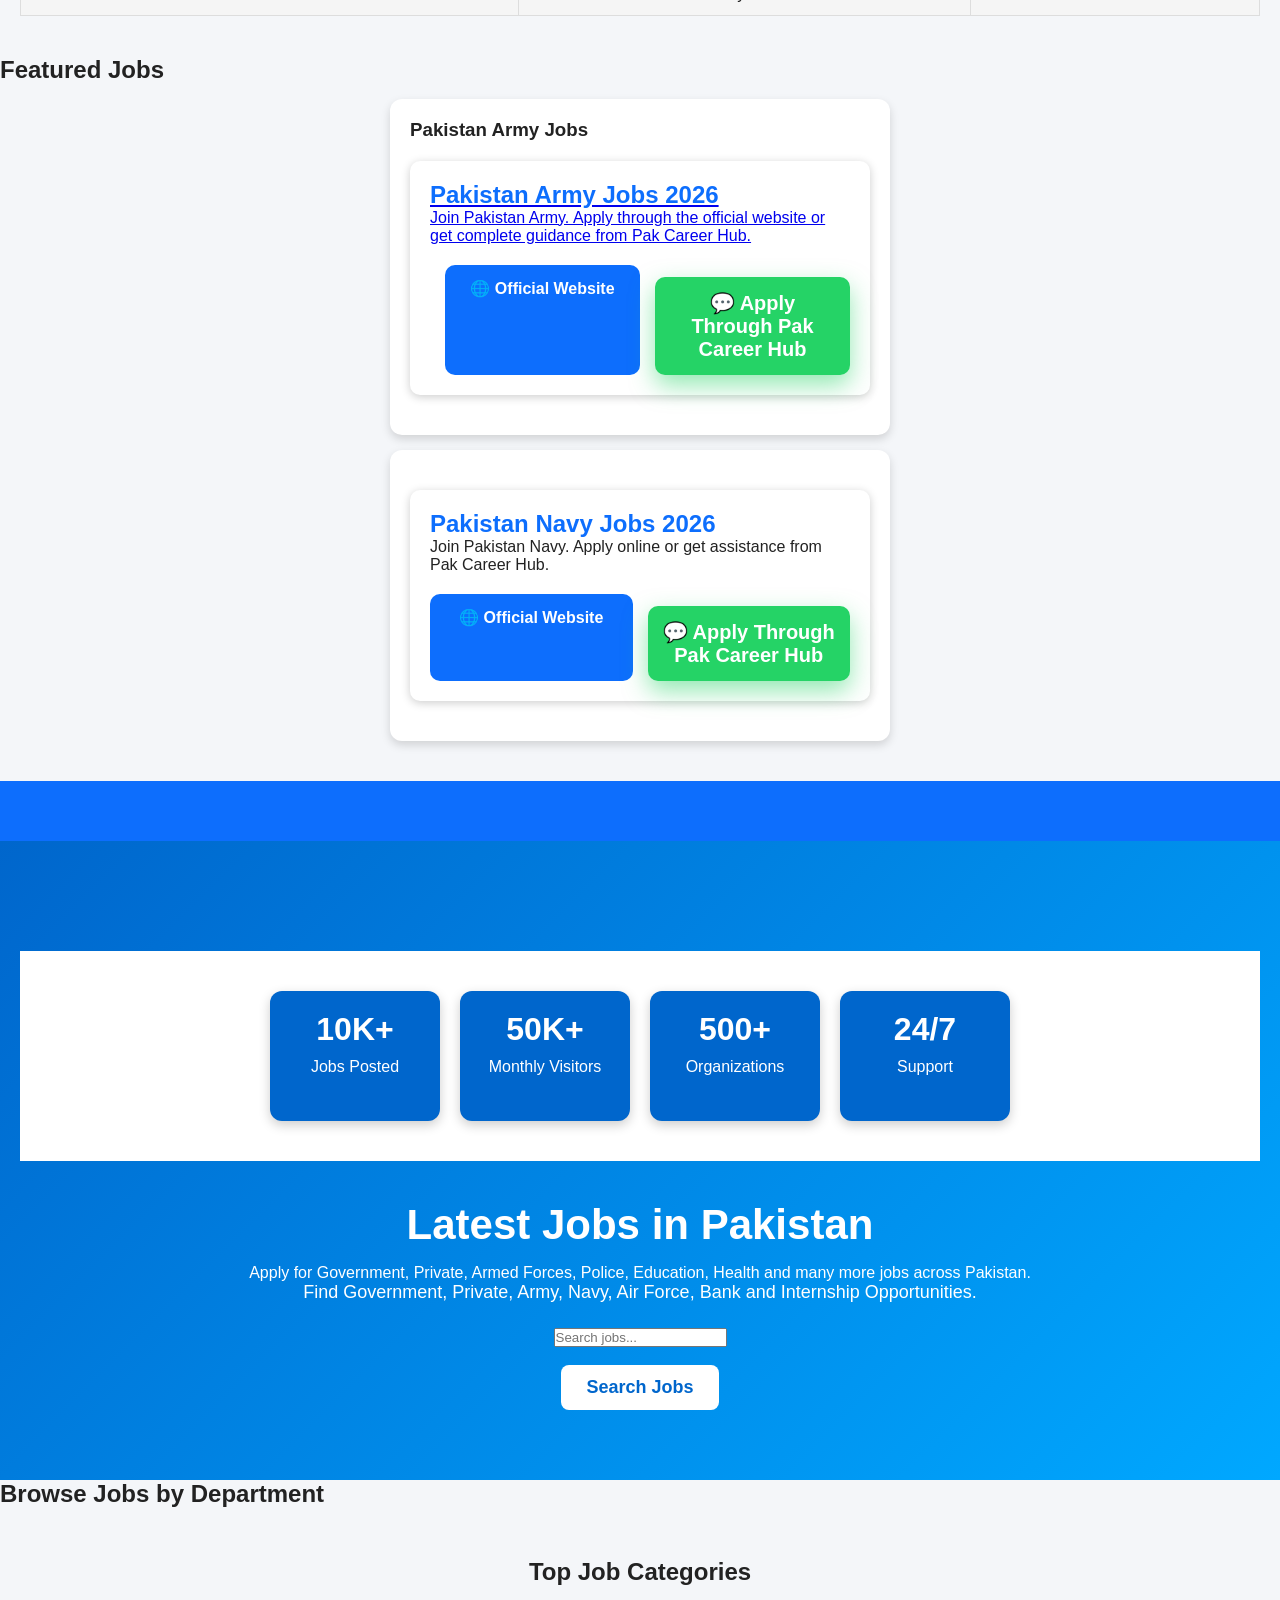
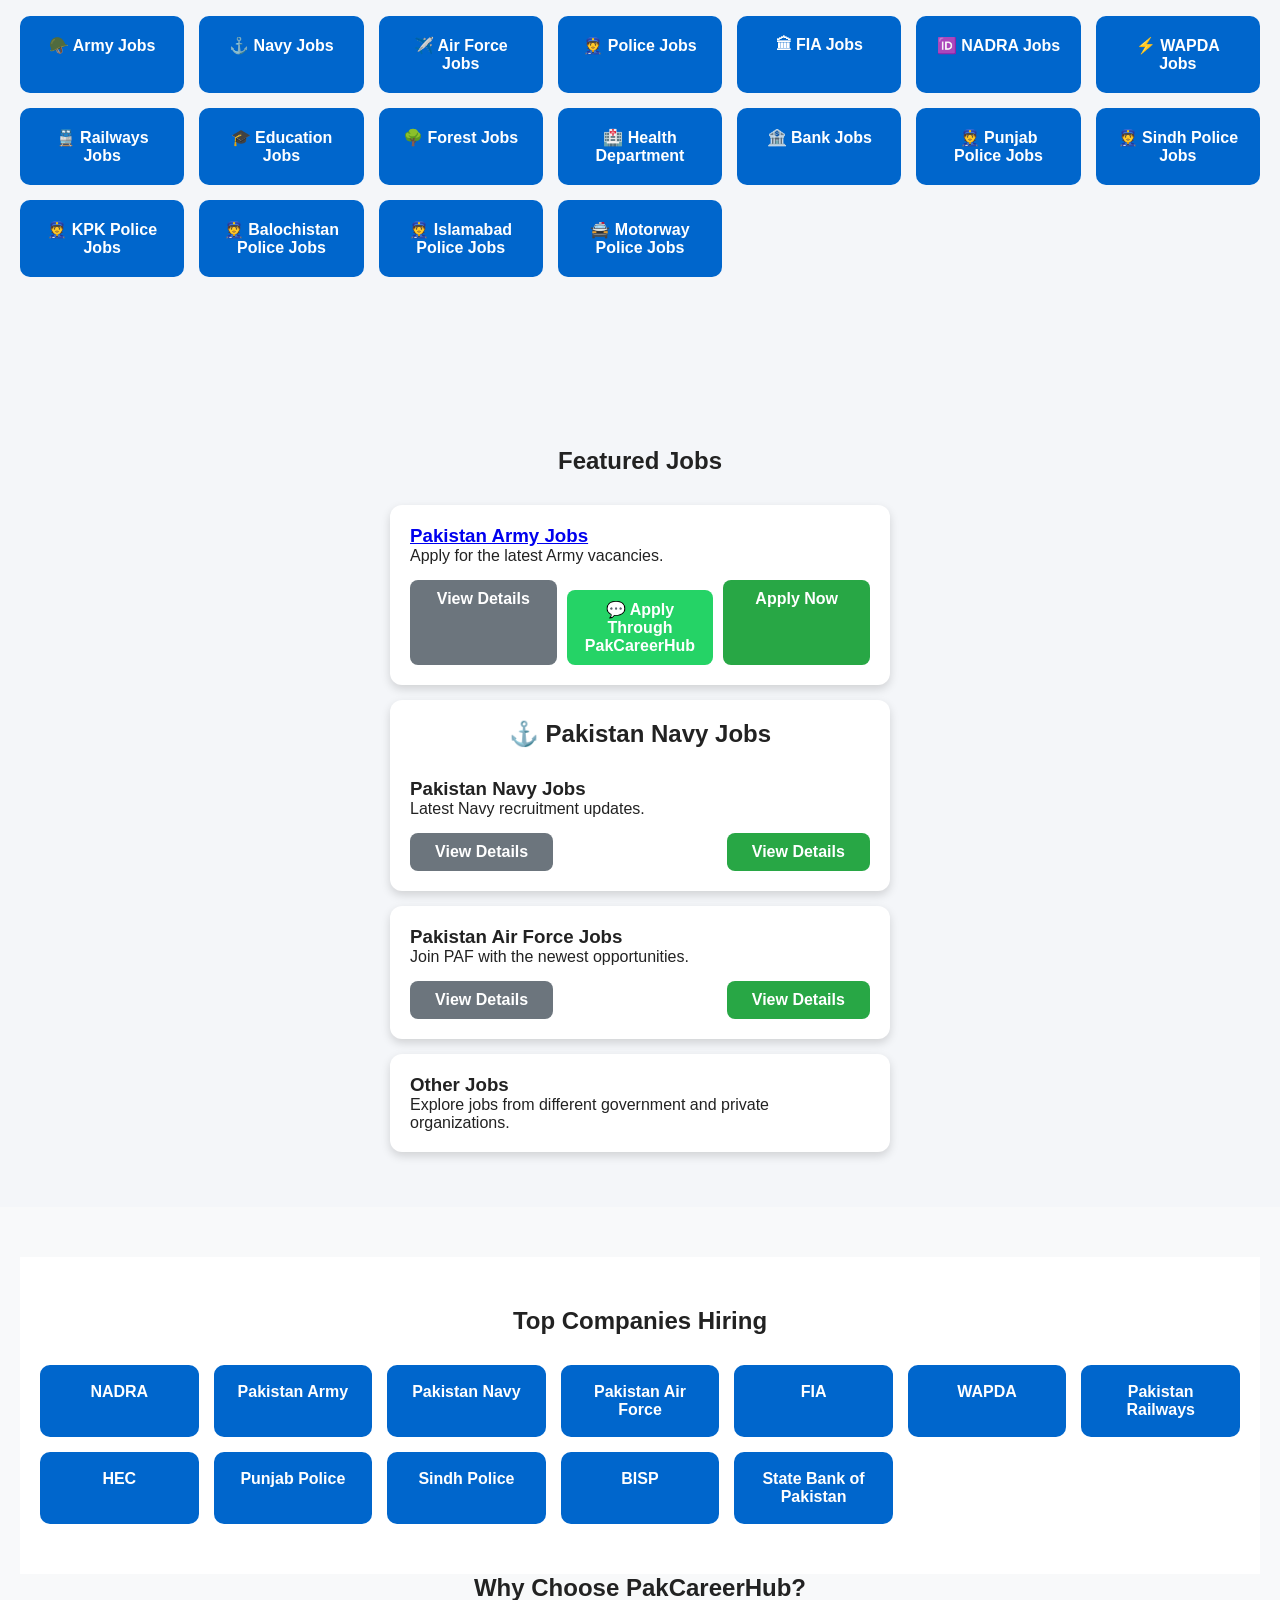
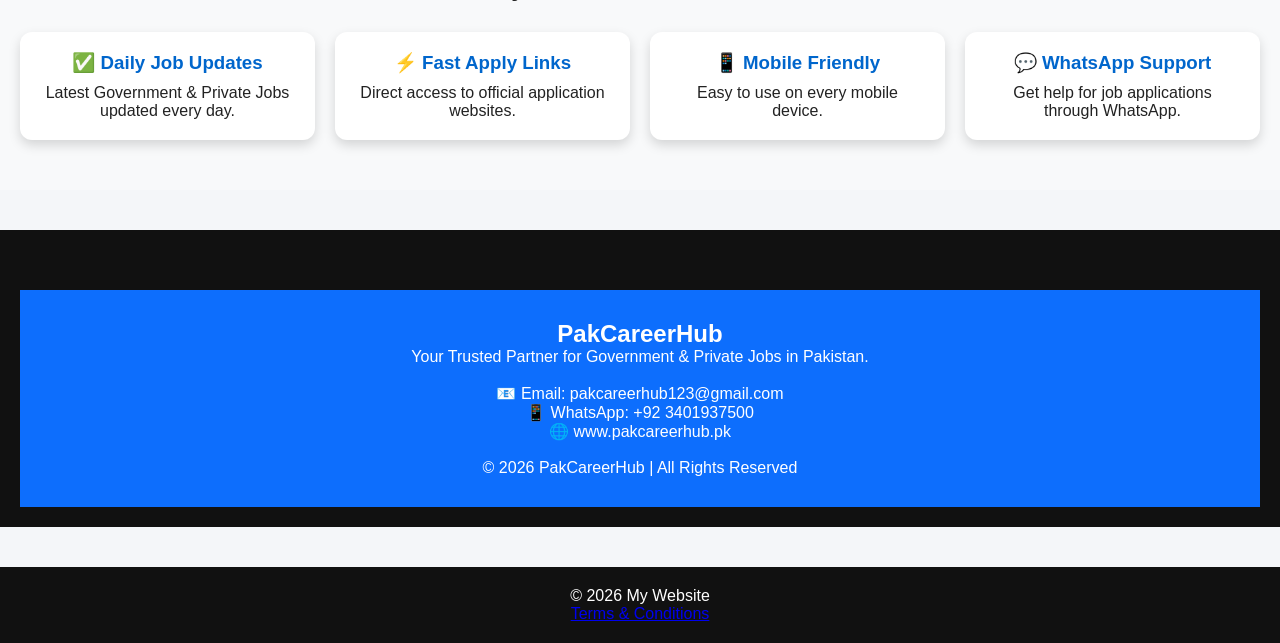
==== commit 6a1dc360: "Add files via upload" ====
--- a/index.html
+++ b/index.html
@@ -1,5 +1,6 @@
 <!DOCTYPE html>
 <html lang="en">
+
 <head>
 <meta charset="UTF-8">
 <meta name="viewport" content="width=device-width, initial-scale=1.0">
@@ -7,44 +8,218 @@
 
 <link rel="stylesheet" href="style.css">
 </head>
-<script src="script.js"></script>
-<button onclick="topFunction()" id="topBtn">⬆</button>
+
+<body>
+
+<header>
+
+<nav class="navbar">
+‎<button id="darkModeBtn" onclick="toggleDarkMode()">🌙</button>
+‎<div id="dateTime"></div>
+‎<div class="logo">
+‎  <span class="logo">🇵🇰 PakCareerHub</span>
+‎</div>
+‎
+‎<ul>
+‎
+‎<li><a href="#">Home</a></li>
+‎<a href="results.html">Results</a>
+‎<li><a href="#">Test Preparation</a></li>
+‎<li><a href="#">Government Jobs</a></li>
+‎
+‎<li><a href="#">Private Jobs</a></li>
+‎
+‎<li><a href="#">Internships</a></li>
+‎
+‎<a href="contact.html">Contact</a>
+‎<a href="latest-jobs.html">Latest Jobs</a>
+
+
+<ul>
+<li><a href="#">Home</a></li>
+<li><a href="results.html">Results</a></li>
+<li><a href="contact.html">Contact</a></li>
+</ul>
+By: Muhammad Imran
+</nav>
+
+</header>
+
+<!-- HERO SECTION -->
+<section class="hero">
+<div class="news-ticker">
+‎    <marquee behavior="scroll" direction="left">
+‎        🔥 Pakistan Army Jobs Open | ⚓ Pakistan Navy Registration Started | ✈️ PAF Jobs Announced | 👮 KP Police Recruitment | 🆔 NADRA Vacancies | ⚡ WAPDA Jobs | 🏛️ FIA Jobs | 🏦 Bank Jobs
+‎    </marquee>
+‎</div>
+<h1>Latest Jobs in Pakistan</h1>
+<p>Government, Private, Army, Navy, Police Jobs & More</p>
+
+<input type="text" placeholder="Search Jobs..." class="search-box">
+<button onclick="searchJobs()">Search Jobs</button>
+<section class="premium-preparation">
+
+  <div class="prep-card">
+
+    <div class="badge">🚀 Premium Career Preparation</div>
+
+    <h2>Start Preparation With Us</h2>
+
+    <p>
+      Prepare with us for all types of
+      <strong>Government, Private, Armed Forces, Banking, FIA, PPSC, FPSC, NTS, SPSC, BPSC, Police, ASF, Customs</strong>
+      and many more jobs.
+    </p>
+
+    <a href="https://wa.me/923401937500" target="_blank" class="whatsapp-btn">
+        💬 Start on WhatsApp For PDF Notes
+    </a>
+
+  </div>
+
+</section>
+</section>
+
+<!-- CATEGORIES -->
+<section class="categories">
+
+<h2>Top Job Categories</h2>
+
+<div class="category-grid">
+
+<div class="category">🪖 Army Jobs</div>
+<div class="category">⚓ Navy Jobs</div>
+<div class="category">✈️ Air Force Jobs</div>
+<div class="category">👮 Police Jobs</div>
+<div class="category">🏛 Government Jobs</div>
+<div class="category">🏦 Bank Jobs</div>
+
+</div>
+
+</section>
+
+<!-- JOBS -->
+<section class="jobs">
+
+<h2>Latest Jobs</h2>
+<div class="job-card">
+  
+
+    <h3>Pakistan Air Force Jobs 2026</h3>
+
+    <p>
+        Join Pakistan Air Force. Applications are now open.
+        Click below to view the official advertisement.
+    </p>
+
+    <a href="images/paf-jobs-2026.jpg" target="_blank" class="apply-btn">
+        📄 View Advertisement
+    </a>
+</div>
+<table border="1">
+<tr>
+<th>Department</th>
+<th>Last Date</th>
+<th>Status</th>
+</tr>
+
+<tr>
+<td>Pakistan Army</td>
+<td>01July 2026</td>
+<td>close</td>
+</tr>
+
+<tr>
+<td>Pakistan Navy</td>
+<td>25 July 2026</td>
+<td>Open</td>
+</tr>
+
+<tr>
+<td>NADRA</td>
+<td>3 July 2026</td>
+<td>close</td>
+</tr>
+
+</table>
+
+</section>
+
+<!-- FEATURED -->
+<section class="featured">
+
+<h2>Featured Jobs</h2>
+
+<div class="card">
+<h3>Pakistan Army Jobs</h3>
+<a href="army.html"><div class="job-card">
+
+    <h2>Pakistan Army Jobs 2026</h2>
+
+  
+
+    <p>
+        Join Pakistan Army. Apply through the official website or get complete guidance from Pak Career Hub.
+    </p>
+
+    <div class="job-buttons">
+
+        <a href="https://joinpakarmy.gov.pk/"
+           target="_blank"
+           class="official-btn">
+            🌐 Official Website
+        </a>
+
+        <a href="https://wa.me/923401937500?text=Assalam-o-Alaikum%20Pak%20Career%20Hub.%20I%20want%20to%20apply%20for%20Pakistan%20Army%20Jobs.%20Please%20guide%20me."
+           target="_blank"
+           class="whatsapp-btn">
+            💬 Apply Through Pak Career Hub
+        </a>
+
+    </div>
+
+</div>
+</div>
+
+<div class="card"><div class="job-card">
+
+    <h2>Pakistan Navy Jobs 2026</h2>
+
+  
+
+    <p>Join Pakistan Navy. Apply online or get assistance from Pak Career Hub.</p>
+
+    <div class="job-buttons">
+
+        <a href="https://www.joinpaknavy.gov.pk/" target="_blank" class="official-btn">
+            🌐 Official Website
+        </a>
+
+        <a href="https://wa.me/923401937500?text=Assalam-o-Alaikum%20Pak%20Career%20Hub.%20I%20want%20to%20apply%20for%20Pakistan%20Navy%20Jobs.%20Please%20guide%20me."
+           target="_blank"
+           class="whatsapp-btn">
+            💬 Apply Through Pak Career Hub
+        </a>
+
+    </div>
+
+</div>
+</div>
+
+</section>
+
+<!-- FOOTER -->
 <footer class="footer">
-  <h3>PakCareerHub</h3>
-  <p>Your Trusted Jobs & Career Portal</p>
-
-  <div class="footer-links">
-    <a href="about.html">About Us</a>
-    <a href="privacy.html">Privacy Policy</a>
-    <a href="terms.html">Terms & Conditions</a>
-    <a href="contact.html">Contact</a>
-  </div>
-
-  <p>© 2026 PakCareerHub. All Rights Reserved.</p>
+
+</body>
+</html>
 </footer>
+<a href="https://wa.me/923401937500?text=Assalam-o-Alaikum%20I%20need%20help%20regarding%20jobs%20on%20PakCareerHub." class="floating-whatsapp" target="_blank">
+💬
+</a>
 <body>
 
 <header>
-
-<nav class="navbar">
-<button id="darkModeBtn" onclick="toggleDarkMode()">🌙</button>
-<div id="dateTime"></div>
-<div class="logo">
-  <span class="logo">🇵🇰 PakCareerHub</span>
-</div>
-
-<ul>
-
-<li><a href="#">Home</a></li>
-<a href="results.html">Results</a>
-<li><a href="#">Test Preparation</a></li>
-<li><a href="#">Government Jobs</a></li>
-
-<li><a href="#">Private Jobs</a></li>
-
-<li><a href="#">Internships</a></li>
-
-<a href="contact.html">Contact</a>
 
 </ul>
 
@@ -54,11 +229,8 @@
   <section class="hero-slider">
 
 <div class="slide active">
-<img src="images/army.jpg" alt="Army">
-<div class="slide-content">
-<h1>Pakistan Army Jobs 2026</h1>
-<p>Join Pakistan Army and serve the nation.</p>
-<a href="army.html" class="help-btn">Apply Now</a>
+<div
+
 </div>
 </div>
 
@@ -77,11 +249,6 @@
 <h1>NADRA Jobs</h1>
 <p>Latest NADRA Career Opportunities.</p>
 <a href="nadra.html" class="help-btn">Apply Now</a>
-</div>
-</div>
-</section>
-
-<img id="sliderImage" src="images/army.jpg" alt="Jobs">
 
 </section>
   <section class="stats">
@@ -113,7 +280,8 @@
 <h1>Latest Jobs in Pakistan</h1>
 Apply for Government, Private, Armed Forces, Police, Education, Health and many more jobs across Pakistan.
 <p>Find Government, Private, Army, Navy, Air Force, Bank and Internship Opportunities.</p>
-<input type="text" placeholder="Search Jobs..." class="search-box">
+<input type="text" id="jobSearch" placeholder="Search jobs..."
+onkeyup="searchJobs()">
 
 <br><br>
 <button onclick="searchJobs()">Search Jobs</button>
@@ -156,52 +324,6 @@
 <section class="jobs">
 <section class="latest-jobs">
 
-<h2>📢 Latest Jobs Today</h2>
-
-<table>
-
-<tr>
-<th>Department</th>
-<th>Last Date</th>
-<th>Status</th>
-</tr>
-
-<tr>
-<td>Pakistan Army</td>
-<td>20 July 2026</td>
-<td>🟢 Open</td>
-</tr>
-
-<tr>
-<td>Pakistan Navy</td>
-<td>25 July 2026</td>
-<td>🟢 Open</td>
-</tr>
-
-<tr>
-<td>KPK Police</td>
-<td>18 July 2026</td>
-<td>🟢 Open</td>
-</tr>
-
-<tr>
-<td>Punjab Police</td>
-<td>22 July 2026</td>
-<td>🟢 Open</td>
-</tr>
-
-<tr>
-<td>NADRA</td>
-<td>30 July 2026</td>
-<td>🟢 Open</td>
-</tr>
-
-<tr>
-<td>WAPDA</td>
-<td>28 July 2026</td>
-<td>🟢 Open</td>
-</tr>
-
 </table>
 
 </section>
@@ -224,24 +346,27 @@
 </div>
 
 <div class="card">
-
+<div class="job">
+<h2>⚓ Pakistan Navy Jobs</h2>
+</div>
 <h3>Pakistan Navy Jobs</h3>
 
 <p>Latest Navy recruitment updates.</p>
 <div class="buttons">
 <a href="#">View Details</a>
 <a href="https://joinpaknavy.gov.pk" target="_blank">Apply Now</a>
+<a href="navy.html" class="details-btn">View Details</a>
 </div>
 </div>
 
 <div class="card">
-
 <h3>Pakistan Air Force Jobs</h3>
 
 <p>Join PAF with the newest opportunities.</p>
 <div class="buttons">
 <a href="#">View Details</a>
 <a href="https://joinpaf.gov.pk" target="_blank">Apply Now</a>
+<a href="airforce.html" class="details-btn">View Details</a>
 </div>
 </div>
 
@@ -347,3 +472,15 @@
 
   <a href="terms.html">Terms & Conditions</a>
 </footer>
+<!DOCTYPE html>
+<html lang="en">
+<head>
+<meta charset="UTF-8">
+<meta name="viewport" content="width=device-width, initial-scale=1.0">
+<title>Pak Career Hub</title>
+<link rel="stylesheet" href="style.css">
+</head>
+<body>
+
+<div class="logo-box">
+
--- a/style.css
+++ b/style.css
@@ -405,4 +405,268 @@
 
 .slide-content h1{
 margin-bottom:10px;
+}.footer{
+background:#0d6efd;
+color:white;
+text-align:center;
+padding:30px 20px;
+margin-top:40px;
+}
+
+.footer-links{
+margin:15px 0;
+}
+
+.footer-links a{
+color:white;
+text-decoration:none;
+margin:0 10px;
+font-weight:bold;
+}
+
+.footer-links a:hover{
+text-decoration:underline;
+}.job-card{
+background:white;
+padding:20px;
+margin:20px 0;
+border-radius:10px;
+box-shadow:0 2px 10px rgba(0,0,0,.2);
+}
+
+.job-card h2{
+color:#0d6efd;
+}
+
+.apply-btn{
+display:inline-block;
+margin-top:10px;
+padding:10px 20px;
+background:#198754;
+color:white;
+text-decoration:none;
+border-radius:6px;
+font-weight:bold;
+}
+
+.apply-btn:hover{
+background:#146c43;
+}.details-btn{
+display:inline-block;
+margin-left:10px;
+padding:10px 20px;
+background:#0d6efd;
+color:white;
+text-decoration:none;
+border-radius:6px;
+font-weight:bold;
+}
+
+.details-btn:hover{
+background:#084298;
+}.whatsapp-btn{
+display:inline-block;
+margin-top:12px;
+padding:12px 20px;
+background:#25D366;
+color:white;
+text-decoration:none;
+border-radius:8px;
+font-weight:bold;
+}
+
+.whatsapp-btn:hover{
+background:#1ea952;
+}.floating-whatsapp{
+position:fixed;
+bottom:20px;
+left:20px;
+width:60px;
+height:60px;
+background:#25D366;
+color:white;
+font-size:30px;
+display:flex;
+justify-content:center;
+align-items:center;
+text-decoration:none;
+border-radius:50%;
+box-shadow:0 4px 10px rgba(0,0,0,.3);
+z-index:999;
+}
+
+.floating-whatsapp:hover{
+background:#1ea952;
+}.news-ticker{
+    background:#d32f2f;
+    color:white;
+    padding:10px;
+    font-weight:bold;
+    font-size:16px;
+}
+
+.news-ticker marquee{
+    color:white;
+}/* ===== Premium WhatsApp Preparation Box ===== */
+
+.premium-preparation{
+display:flex;
+justify-content:center;
+padding:40px 20px;
+}
+
+.prep-card{
+
+max-width:850px;
+width:100%;
+
+background:rgba(255,255,255,.08);
+
+backdrop-filter:blur(12px);
+
+border:2px solid rgba(255,215,0,.4);
+
+border-radius:25px;
+
+padding:35px;
+
+text-align:center;
+
+box-shadow:
+0 0 20px rgba(255,215,0,.25),
+0 15px 40px rgba(0,0,0,.35);
+
+animation:floatBox 3s ease-in-out infinite;
+
+}
+
+.badge{
+
+display:inline-block;
+
+padding:8px 18px;
+
+background:#FFD700;
+
+color:#111;
+
+font-weight:bold;
+
+border-radius:30px;
+
+margin-bottom:20px;
+
+font-size:15px;
+
+}
+
+.prep-card h2{
+
+font-size:38px;
+
+margin-bottom:15px;
+
+color:#FFD700;
+
+text-shadow:0 0 15px rgba(255,215,0,.5);
+
+}
+
+.prep-card p{
+
+font-size:18px;
+
+line-height:1.8;
+
+color:#fff;
+
+margin-bottom:30px;
+
+}
+
+.whatsapp-btn{
+
+display:inline-block;
+
+padding:18px 40px;
+
+font-size:20px;
+
+font-weight:bold;
+
+text-decoration:none;
+
+color:#fff;
+
+background:linear-gradient(135deg,#25D366,#128C7E);
+
+border-radius:50px;
+
+box-shadow:0 10px 25px rgba(37,211,102,.5);
+
+transition:.35s;
+
+animation:pulse 2s infinite;
+
+}
+
+.whatsapp-btn:hover{
+
+transform:translateY(-5px) scale(1.05);
+
+box-shadow:0 15px 35px rgba(37,211,102,.8);
+
+}
+
+@keyframes pulse{
+
+0%{transform:scale(1);}
+
+50%{transform:scale(1.06);}
+
+100%{transform:scale(1);}
+
+}
+
+@keyframes floatBox{
+
+0%{transform:translateY(0);}
+
+50%{transform:translateY(-6px);}
+
+100%{transform:translateY(0);}
+
+}.job-buttons{
+display:flex;
+gap:15px;
+margin-top:20px;
+flex-wrap:wrap;
+}
+
+.official-btn,
+.whatsapp-btn{
+flex:1;
+text-align:center;
+padding:14px;
+border-radius:10px;
+text-decoration:none;
+font-weight:bold;
+color:#fff;
+transition:.3s;
+}
+
+.official-btn{
+background:#0d6efd;
+}
+
+.official-btn:hover{
+background:#084298;
+}
+
+.whatsapp-btn{
+background:#25D366;
+}
+
+.whatsapp-btn:hover{
+background:#128C7E;
 }
--- a/style.css
+++ b/style.css
@@ -405,4 +405,268 @@
 
 .slide-content h1{
 margin-bottom:10px;
+}.footer{
+background:#0d6efd;
+color:white;
+text-align:center;
+padding:30px 20px;
+margin-top:40px;
+}
+
+.footer-links{
+margin:15px 0;
+}
+
+.footer-links a{
+color:white;
+text-decoration:none;
+margin:0 10px;
+font-weight:bold;
+}
+
+.footer-links a:hover{
+text-decoration:underline;
+}.job-card{
+background:white;
+padding:20px;
+margin:20px 0;
+border-radius:10px;
+box-shadow:0 2px 10px rgba(0,0,0,.2);
+}
+
+.job-card h2{
+color:#0d6efd;
+}
+
+.apply-btn{
+display:inline-block;
+margin-top:10px;
+padding:10px 20px;
+background:#198754;
+color:white;
+text-decoration:none;
+border-radius:6px;
+font-weight:bold;
+}
+
+.apply-btn:hover{
+background:#146c43;
+}.details-btn{
+display:inline-block;
+margin-left:10px;
+padding:10px 20px;
+background:#0d6efd;
+color:white;
+text-decoration:none;
+border-radius:6px;
+font-weight:bold;
+}
+
+.details-btn:hover{
+background:#084298;
+}.whatsapp-btn{
+display:inline-block;
+margin-top:12px;
+padding:12px 20px;
+background:#25D366;
+color:white;
+text-decoration:none;
+border-radius:8px;
+font-weight:bold;
+}
+
+.whatsapp-btn:hover{
+background:#1ea952;
+}.floating-whatsapp{
+position:fixed;
+bottom:20px;
+left:20px;
+width:60px;
+height:60px;
+background:#25D366;
+color:white;
+font-size:30px;
+display:flex;
+justify-content:center;
+align-items:center;
+text-decoration:none;
+border-radius:50%;
+box-shadow:0 4px 10px rgba(0,0,0,.3);
+z-index:999;
+}
+
+.floating-whatsapp:hover{
+background:#1ea952;
+}.news-ticker{
+    background:#d32f2f;
+    color:white;
+    padding:10px;
+    font-weight:bold;
+    font-size:16px;
+}
+
+.news-ticker marquee{
+    color:white;
+}/* ===== Premium WhatsApp Preparation Box ===== */
+
+.premium-preparation{
+display:flex;
+justify-content:center;
+padding:40px 20px;
+}
+
+.prep-card{
+
+max-width:850px;
+width:100%;
+
+background:rgba(255,255,255,.08);
+
+backdrop-filter:blur(12px);
+
+border:2px solid rgba(255,215,0,.4);
+
+border-radius:25px;
+
+padding:35px;
+
+text-align:center;
+
+box-shadow:
+0 0 20px rgba(255,215,0,.25),
+0 15px 40px rgba(0,0,0,.35);
+
+animation:floatBox 3s ease-in-out infinite;
+
+}
+
+.badge{
+
+display:inline-block;
+
+padding:8px 18px;
+
+background:#FFD700;
+
+color:#111;
+
+font-weight:bold;
+
+border-radius:30px;
+
+margin-bottom:20px;
+
+font-size:15px;
+
+}
+
+.prep-card h2{
+
+font-size:38px;
+
+margin-bottom:15px;
+
+color:#FFD700;
+
+text-shadow:0 0 15px rgba(255,215,0,.5);
+
+}
+
+.prep-card p{
+
+font-size:18px;
+
+line-height:1.8;
+
+color:#fff;
+
+margin-bottom:30px;
+
+}
+
+.whatsapp-btn{
+
+display:inline-block;
+
+padding:18px 40px;
+
+font-size:20px;
+
+font-weight:bold;
+
+text-decoration:none;
+
+color:#fff;
+
+background:linear-gradient(135deg,#25D366,#128C7E);
+
+border-radius:50px;
+
+box-shadow:0 10px 25px rgba(37,211,102,.5);
+
+transition:.35s;
+
+animation:pulse 2s infinite;
+
+}
+
+.whatsapp-btn:hover{
+
+transform:translateY(-5px) scale(1.05);
+
+box-shadow:0 15px 35px rgba(37,211,102,.8);
+
+}
+
+@keyframes pulse{
+
+0%{transform:scale(1);}
+
+50%{transform:scale(1.06);}
+
+100%{transform:scale(1);}
+
+}
+
+@keyframes floatBox{
+
+0%{transform:translateY(0);}
+
+50%{transform:translateY(-6px);}
+
+100%{transform:translateY(0);}
+
+}.job-buttons{
+display:flex;
+gap:15px;
+margin-top:20px;
+flex-wrap:wrap;
+}
+
+.official-btn,
+.whatsapp-btn{
+flex:1;
+text-align:center;
+padding:14px;
+border-radius:10px;
+text-decoration:none;
+font-weight:bold;
+color:#fff;
+transition:.3s;
+}
+
+.official-btn{
+background:#0d6efd;
+}
+
+.official-btn:hover{
+background:#084298;
+}
+
+.whatsapp-btn{
+background:#25D366;
+}
+
+.whatsapp-btn:hover{
+background:#128C7E;
 }
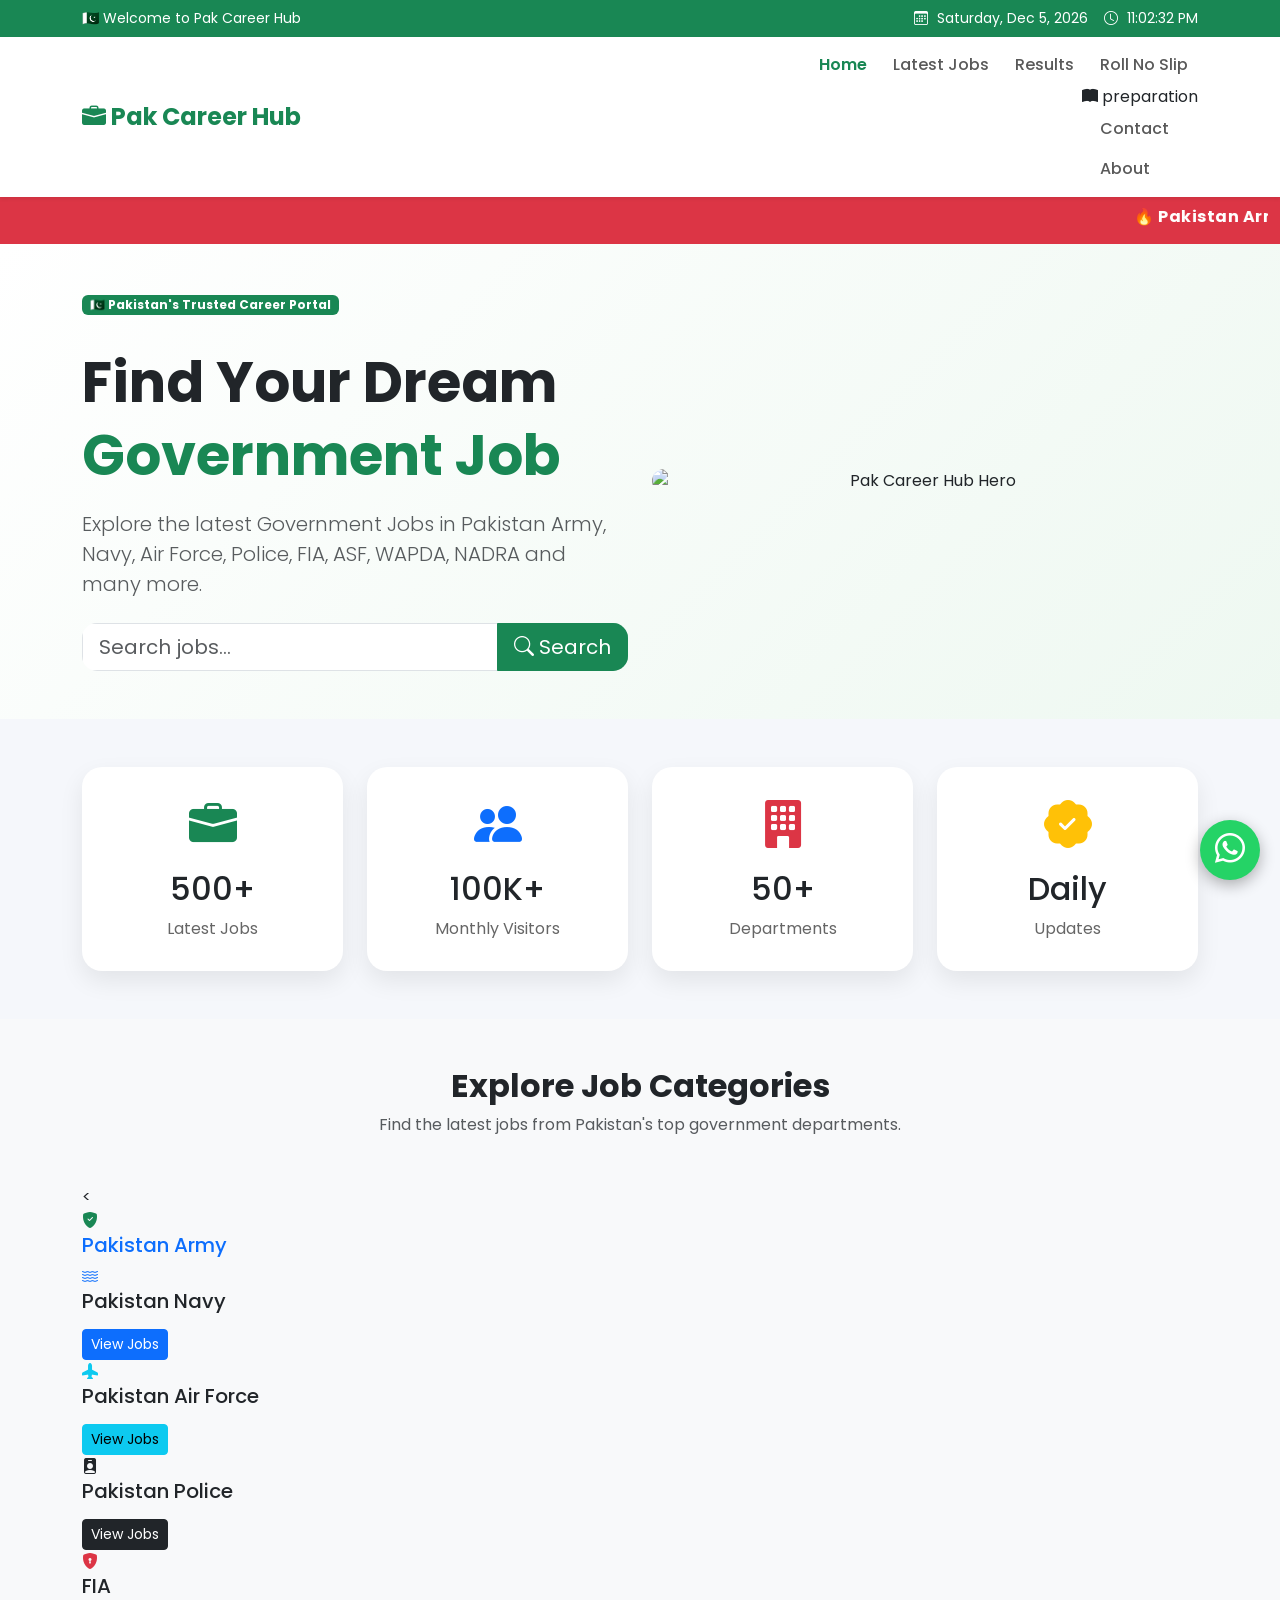
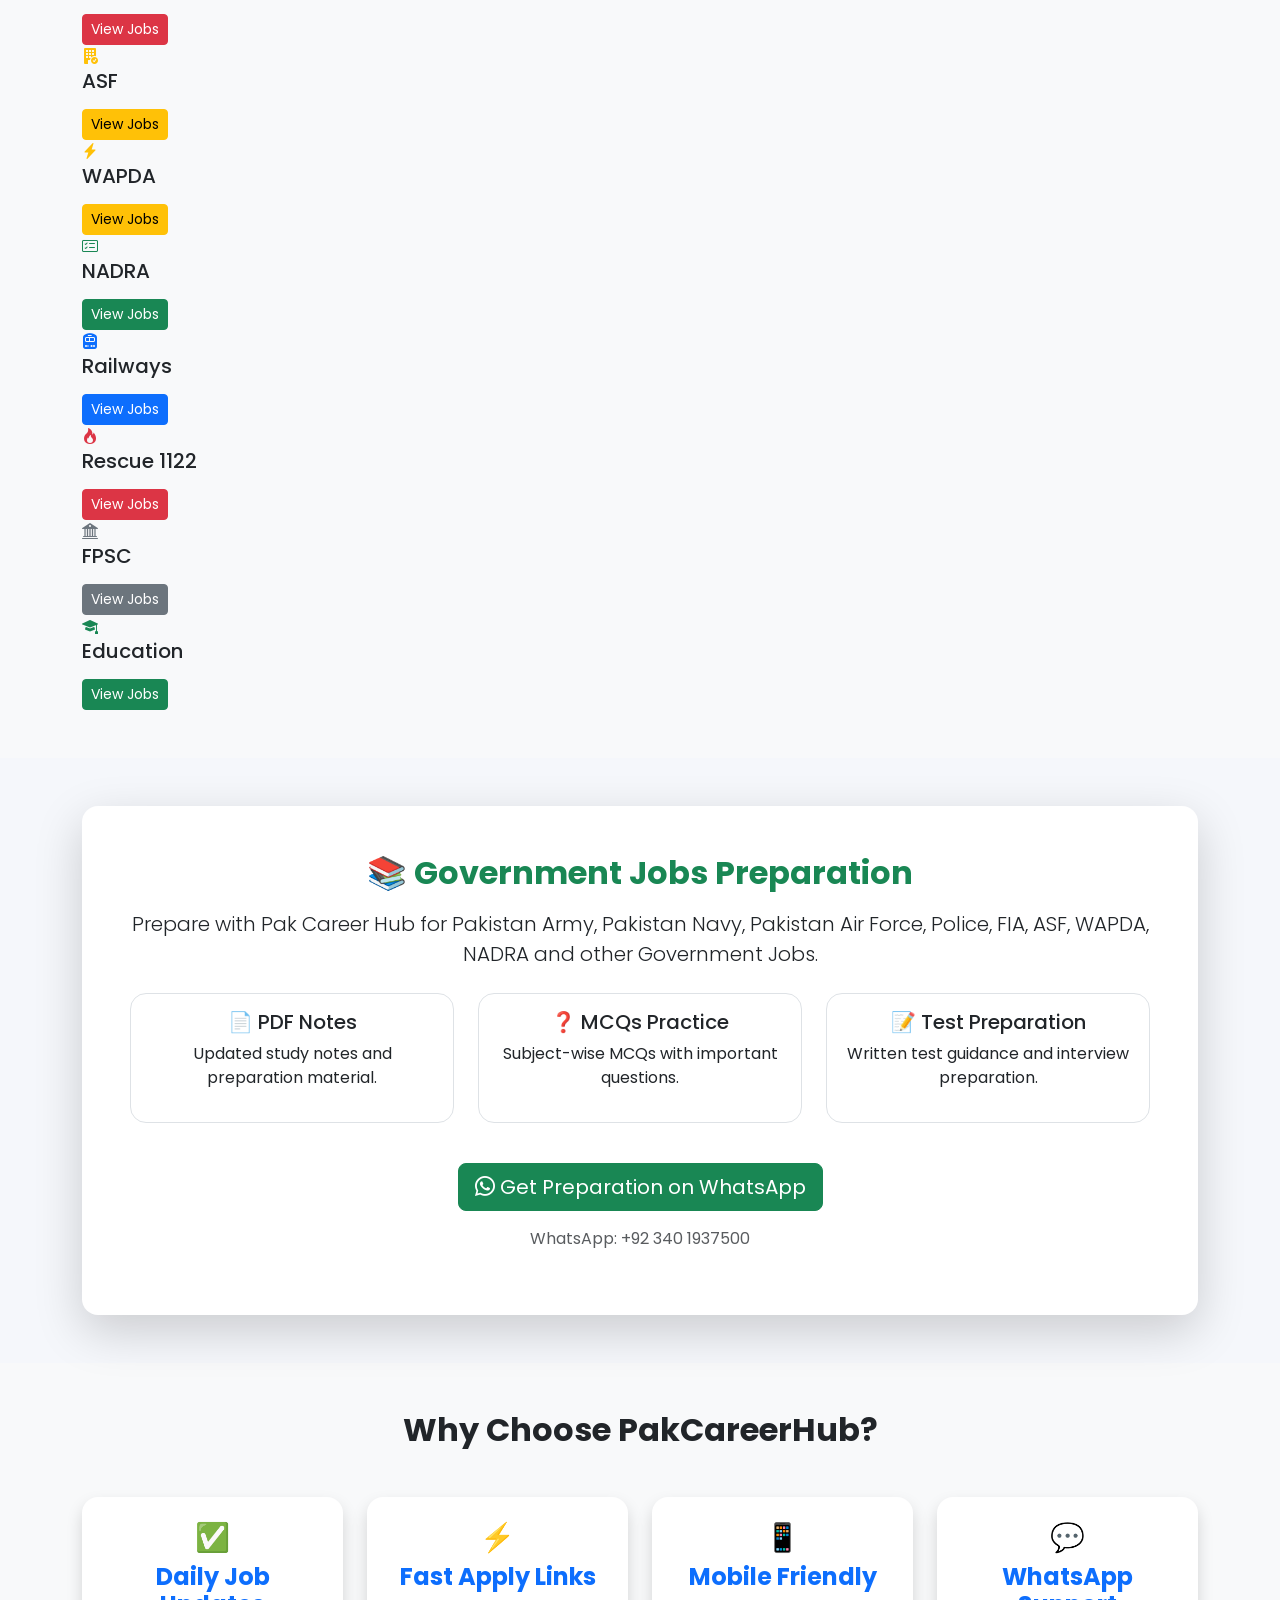
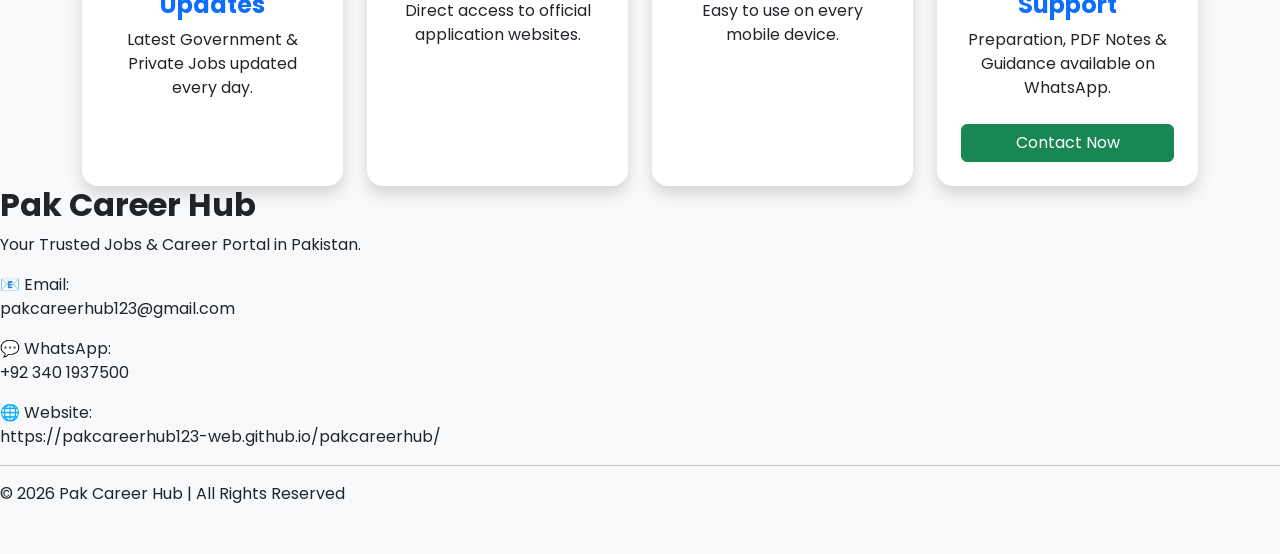
==== commit ee057051: "Add files via upload Update PakCareerHub website" ====
--- a/index.html
+++ b/index.html
@@ -2,485 +2,546 @@
 <html lang="en">
 
 <head>
-<meta charset="UTF-8">
-<meta name="viewport" content="width=device-width, initial-scale=1.0">
-<title>PakCareerHub - Latest Jobs in Pakistan</title>
-
-<link rel="stylesheet" href="style.css">
+    <meta charset="UTF-8">
+    <meta name="viewport" content="width=device-width, initial-scale=1.0">
+
+    <title>Pak Career Hub | Your Trusted Jobs & Career Portal</title>
+
+    <!-- Bootstrap CSS -->
+    <link href="https://cdn.jsdelivr.net/npm/bootstrap@5.3.7/dist/css/bootstrap.min.css" rel="stylesheet">
+
+    <!-- Bootstrap Icons -->
+    <link rel="stylesheet"
+        href="https://cdn.jsdelivr.net/npm/bootstrap-icons@1.13.1/font/bootstrap-icons.min.css">
+
+    <!-- Google Font -->
+    <link href="https://fonts.googleapis.com/css2?family=Poppins:wght@300;400;500;600;700&display=swap"
+        rel="stylesheet">
+
+    <!-- Custom CSS -->
+    <link rel="stylesheet" href="style.css">
 </head>
 
 <body>
 
-<header>
-
-<nav class="navbar">
-‎<button id="darkModeBtn" onclick="toggleDarkMode()">🌙</button>
-‎<div id="dateTime"></div>
-‎<div class="logo">
-‎  <span class="logo">🇵🇰 PakCareerHub</span>
-‎</div>
-‎
-‎<ul>
-‎
-‎<li><a href="#">Home</a></li>
-‎<a href="results.html">Results</a>
-‎<li><a href="#">Test Preparation</a></li>
-‎<li><a href="#">Government Jobs</a></li>
-‎
-‎<li><a href="#">Private Jobs</a></li>
-‎
-‎<li><a href="#">Internships</a></li>
-‎
-‎<a href="contact.html">Contact</a>
-‎<a href="latest-jobs.html">Latest Jobs</a>
-
-
-<ul>
-<li><a href="#">Home</a></li>
-<li><a href="results.html">Results</a></li>
-<li><a href="contact.html">Contact</a></li>
-</ul>
-By: Muhammad Imran
-</nav>
-
-</header>
-
-<!-- HERO SECTION -->
-<section class="hero">
-<div class="news-ticker">
-‎    <marquee behavior="scroll" direction="left">
-‎        🔥 Pakistan Army Jobs Open | ⚓ Pakistan Navy Registration Started | ✈️ PAF Jobs Announced | 👮 KP Police Recruitment | 🆔 NADRA Vacancies | ⚡ WAPDA Jobs | 🏛️ FIA Jobs | 🏦 Bank Jobs
-‎    </marquee>
-‎</div>
-<h1>Latest Jobs in Pakistan</h1>
-<p>Government, Private, Army, Navy, Police Jobs & More</p>
-
-<input type="text" placeholder="Search Jobs..." class="search-box">
-<button onclick="searchJobs()">Search Jobs</button>
-<section class="premium-preparation">
-
-  <div class="prep-card">
-
-    <div class="badge">🚀 Premium Career Preparation</div>
-
-    <h2>Start Preparation With Us</h2>
-
-    <p>
-      Prepare with us for all types of
-      <strong>Government, Private, Armed Forces, Banking, FIA, PPSC, FPSC, NTS, SPSC, BPSC, Police, ASF, Customs</strong>
-      and many more jobs.
-    </p>
-
-    <a href="https://wa.me/923401937500" target="_blank" class="whatsapp-btn">
-        💬 Start on WhatsApp For PDF Notes
-    </a>
-
-  </div>
+    <!-- ================= TOP HEADER ================= -->
+
+    <div class="top-header py-2">
+        <div class="container">
+
+            <div class="row align-items-center">
+
+                <div class="col-6">
+                    🇵🇰 Welcome to Pak Career Hub
+                </div>
+
+                <div class="col-6 text-end">
+
+                    <i class="bi bi-calendar3"></i>
+                    <span id="currentDate"></span>
+
+                    &nbsp;&nbsp;
+
+                    <i class="bi bi-clock"></i>
+                    <span id="currentTime"></span>
+
+                </div>
+
+            </div>
+
+        </div>
+    </div>
+
+    <!-- ================= NAVBAR ================= -->
+
+    <nav class="navbar navbar-expand-lg bg-white shadow-sm">
+
+        <div class="container">
+
+            <a class="navbar-brand fw-bold text-success" href="#">
+                <i class="bi bi-briefcase-fill"></i>
+                Pak Career Hub
+            </a>
+
+            <button class="navbar-toggler"
+                data-bs-toggle="collapse"
+                data-bs-target="#menu">
+
+                <span class="navbar-toggler-icon"></span>
+
+            </button>
+
+            <div class="collapse navbar-collapse" id="menu">
+
+                <ul class="navbar-nav ms-auto">
+
+                    <li class="nav-item">
+                        <a class="nav-link active" href="#">Home</a>
+                    </li>
+
+                    <li class="nav-item">
+                        <a class="nav-link" href="#">Latest Jobs</a>
+                    </li>
+
+                    <li class="nav-item">
+                        <a class="nav-link" href="#">Results</a>
+                    </li>
+
+                    <li class="nav-item">
+                        <a class="nav-link" href="#">Roll No Slip</a>
+‎<i class="bi bi-book-fill"></i> preparation
+<a class="nav-link" href="contact.html">Contact</a>
+<a class="nav-link" href="about.html">About</a>
+                    </li>
+
+                </ul>
+
+            </div>
+
+        </div>
+
+    </nav>
+<!-- Breaking News -->
+
+<div class="container-fluid bg-danger py-2">
+
+<marquee scrollamount="6" class="text-white fw-bold">
+
+🔥 Pakistan Army Jobs 2026 Open | Pakistan Navy Sailor Batch Open | Pakistan Air Force Airman Jobs | FIA Jobs | ASF Jobs | WAPDA Jobs | NADRA Jobs | Apply Now
+
+</marquee>
+
+</div>
+    <!-- ================= HERO ================= -->
+    <section class="hero py-5">
+
+        <div class="container">
+
+            <div class="row align-items-center">
+
+                <div class="col-lg-6">
+
+                    <span class="badge bg-success mb-3">
+                        🇵🇰 Pakistan's Trusted Career Portal
+                    </span>
+
+                    <h1 class="display-4 fw-bold mt-3">
+                        Find Your Dream
+                        <span class="text-success">
+                            Government Job
+                        </span>
+                    </h1>
+
+                    <p class="lead text-muted mt-3">
+
+                        Explore the latest Government Jobs
+                        in Pakistan Army, Navy, Air Force,
+                        Police, FIA, ASF, WAPDA,
+                        NADRA and many more.
+
+                    </p>
+
+                    <div class="input-group mt-4">
+
+                        <input
+                            type="text"
+                            class="form-control form-control-lg"
+                            placeholder="Search jobs...">
+
+                        <button class="btn btn-success btn-lg">
+
+                            <i class="bi bi-search"></i>
+
+                            Search
+
+                        </button>
+
+                    </div>
+
+                </div>
+
+   <div class="col-lg-6 text-center mt-5 mt-lg-0">
+    <img src="assets/images/hero.png"
+         alt="Pak Career Hub Hero"
+         class="img-fluid hero-img">
+</div>
+
+                </div>
+
+            </div>
+
+        </div>
+
+    </section>
+<!-- Statistics -->
+
+<section class="py-5">
+
+    <div class="container">
+
+        <div class="row g-4">
+
+            <div class="col-6 col-lg-3">
+
+                <div class="stats-card text-center">
+
+                    <i class="bi bi-briefcase-fill display-5 text-success"></i>
+
+                    <h2 class="mt-3">500+</h2>
+
+                    <p>Latest Jobs</p>
+
+                </div>
+
+            </div>
+
+            <div class="col-6 col-lg-3">
+
+                <div class="stats-card text-center">
+
+                    <i class="bi bi-people-fill display-5 text-primary"></i>
+
+                    <h2 class="mt-3">100K+</h2>
+
+                    <p>Monthly Visitors</p>
+
+                </div>
+
+            </div>
+
+            <div class="col-6 col-lg-3">
+
+                <div class="stats-card text-center">
+
+                    <i class="bi bi-building-fill display-5 text-danger"></i>
+
+                    <h2 class="mt-3">50+</h2>
+
+                    <p>Departments</p>
+
+                </div>
+
+            </div>
+
+            <div class="col-6 col-lg-3">
+
+                <div class="stats-card text-center">
+
+                    <i class="bi bi-patch-check-fill display-5 text-warning"></i>
+
+                    <h2 class="mt-3">Daily</h2>
+
+                    <p>Updates</p>
+
+                </div>
+
+            </div>
+
+        </div>
+
+    </div>
+
+</section>
+    <!-- Bootstrap JS -->
+<!-- Job Categories -->
+<section class="py-5 bg-light">
+
+    <div class="container">
+
+        <div class="text-center mb-5">
+            <h2 class="fw-bold">Explore Job Categories</h2>
+            <p class="text-muted">
+                Find the latest jobs from Pakistan's top government departments.
+<!-- Job Categories -->
+
+            </p>
+        </div>
+        <div class="row g-4">
+            <div class="col-6 col-md-4 col-lg-3"</h5>
+                    <<a href="army.html" class="text-decoration-none">
+
+    <div class="job-card">
+
+        <i class="bi bi-shield-fill-check text-success"></i>
+
+        <h5>Pakistan Army</h5>
+
+    </div>
+
+</a>
+                </div>
+            </div>
+
+            <div class="col-6 col-md-4 col-lg-3">
+                <div class="job-card">
+                    <i class="bi bi-water text-primary"></i>
+                    <h5>Pakistan Navy</h5>
+                    <a href="navy.html" class="btn btn-primary btn-sm mt-2">View Jobs</a>
+                </div>
+            </div>
+
+            <div class="col-6 col-md-4 col-lg-3">
+                <div class="job-card">
+                    <i class="bi bi-airplane-fill text-info"></i>
+                    <h5>Pakistan Air Force</h5>
+                    <a href="airforce.html" class="btn btn-info btn-sm mt-2">View Jobs</a>
+                </div>
+            </div>
+
+            <div class="col-6 col-md-4 col-lg-3">
+                <div class="job-card">
+                    <i class="bi bi-person-badge-fill text-dark"></i>
+                    <h5>Pakistan Police</h5>
+                    <a href="police.html" class="btn btn-dark btn-sm mt-2">View Jobs</a>
+                </div>
+            </div>
+
+            <div class="col-6 col-md-4 col-lg-3">
+                <div class="job-card">
+                    <i class="bi bi-shield-lock-fill text-danger"></i>
+                    <h5>FIA</h5>
+                    <a href="fia.html" class="btn btn-danger btn-sm mt-2">View Jobs</a>
+                </div>
+            </div>
+
+            <div class="col-6 col-md-4 col-lg-3">
+                <div class="job-card">
+                    <i class="bi bi-building-fill-check text-warning"></i>
+                    <h5>ASF</h5>
+                    <a href="asf.html" class="btn btn-warning btn-sm mt-2">View Jobs</a>
+                </div>
+            </div>
+
+            <div class="col-6 col-md-4 col-lg-3">
+                <div class="job-card">
+                    <i class="bi bi-lightning-charge-fill text-warning"></i>
+                    <h5>WAPDA</h5>
+                    <a href="wapda.html" class="btn btn-warning btn-sm mt-2">View Jobs</a>
+                </div>
+            </div>
+
+            <div class="col-6 col-md-4 col-lg-3">
+                <div class="job-card">
+                    <i class="bi bi-card-checklist text-success"></i>
+                    <h5>NADRA</h5>
+                    <a href="nadra.html" class="btn btn-success btn-sm mt-2">View Jobs</a>
+                </div>
+            </div>
+
+            <div class="col-6 col-md-4 col-lg-3">
+                <div class="job-card">
+                    <i class="bi bi-train-front-fill text-primary"></i>
+                    <h5>Railways</h5>
+                    <a href="railway.html" class="btn btn-primary btn-sm mt-2">View Jobs</a>
+                </div>
+            </div>
+
+            <div class="col-6 col-md-4 col-lg-3">
+                <div class="job-card">
+                    <i class="bi bi-fire text-danger"></i>
+                    <h5>Rescue 1122</h5>
+                    <a href="rescue.html" class="btn btn-danger btn-sm mt-2">View Jobs</a>
+                </div>
+            </div>
+
+            <div class="col-6 col-md-4 col-lg-3">
+                <div class="job-card">
+                    <i class="bi bi-bank2 text-secondary"></i>
+                    <h5>FPSC</h5>
+                    <a href="fpsc.html" class="btn btn-secondary btn-sm mt-2">View Jobs</a>
+                </div>
+            </div>
+
+            <div class="col-6 col-md-4 col-lg-3">
+                <div class="job-card">
+                    <i class="bi bi-mortarboard-fill text-success"></i>
+                    <h5>Education</h5>
+                    <a href="education.html" class="btn btn-success btn-sm mt-2">View Jobs</a>
+                </div>
+            </div>
+
+        </div>
+
+    </div>
 
 </section>
 </section>
-
-<!-- CATEGORIES -->
-<section class="categories">
-
-<h2>Top Job Categories</h2>
-
-<div class="category-grid">
-
-<div class="category">🪖 Army Jobs</div>
-<div class="category">⚓ Navy Jobs</div>
-<div class="category">✈️ Air Force Jobs</div>
-<div class="category">👮 Police Jobs</div>
-<div class="category">🏛 Government Jobs</div>
-<div class="category">🏦 Bank Jobs</div>
+    <script src="https://cdn.jsdelivr.net/npm/bootstrap@5.3.7/dist/js/bootstrap.bundle.min.js"></script>
+
+    <!-- JavaScript -->
+
+    <script src="script.js"></script>
+<script src="/floating.js"></script>
+</body>
+<!-- Preparation Section -->
+
+<section class="container py-5">
+
+<div class="card shadow-lg border-0 rounded-4">
+
+<div class="card-body text-center p-5">
+
+<h2 class="text-success fw-bold">
+📚 Government Jobs Preparation
+</h2>
+
+<p class="lead mt-3">
+Prepare with Pak Career Hub for Pakistan Army, Pakistan Navy, Pakistan Air Force, Police, FIA, ASF, WAPDA, NADRA and other Government Jobs.
+</p>
+
+<div class="row mt-4">
+
+<div class="col-md-4 mb-3">
+<div class="border rounded-4 p-3 h-100">
+<h5>📄 PDF Notes</h5>
+<p>Updated study notes and preparation material.</p>
+</div>
+</div>
+
+<div class="col-md-4 mb-3">
+<div class="border rounded-4 p-3 h-100">
+<h5>❓ MCQs Practice</h5>
+<p>Subject-wise MCQs with important questions.</p>
+</div>
+</div>
+
+<div class="col-md-4 mb-3">
+<div class="border rounded-4 p-3 h-100">
+<h5>📝 Test Preparation</h5>
+<p>Written test guidance and interview preparation.</p>
+</div>
+</div>
+
+</div>
+
+<a href="https://wa.me/923401937500?text=Assalamualaikum,%20I%20need%20Government%20Jobs%20Preparation."
+class="btn btn-success btn-lg mt-4">
+
+<i class="bi bi-whatsapp"></i>
+
+Get Preparation on WhatsApp
+
+</a>
+
+<p class="mt-3 text-muted">
+WhatsApp: +92 340 1937500
+</p>
+
+</div>
 
 </div>
 
 </section>
-
-<!-- JOBS -->
-<section class="jobs">
-
-<h2>Latest Jobs</h2>
-<div class="job-card">
-  
-
-    <h3>Pakistan Air Force Jobs 2026</h3>
-
-    <p>
-        Join Pakistan Air Force. Applications are now open.
-        Click below to view the official advertisement.
-    </p>
-
-    <a href="images/paf-jobs-2026.jpg" target="_blank" class="apply-btn">
-        📄 View Advertisement
-    </a>
-</div>
-<table border="1">
-<tr>
-<th>Department</th>
-<th>Last Date</th>
-<th>Status</th>
-</tr>
-
-<tr>
-<td>Pakistan Army</td>
-<td>01July 2026</td>
-<td>close</td>
-</tr>
-
-<tr>
-<td>Pakistan Navy</td>
-<td>25 July 2026</td>
-<td>Open</td>
-</tr>
-
-<tr>
-<td>NADRA</td>
-<td>3 July 2026</td>
-<td>close</td>
-</tr>
-
-</table>
-
-</section>
-
-<!-- FEATURED -->
-<section class="featured">
-
-<h2>Featured Jobs</h2>
-
-<div class="card">
-<h3>Pakistan Army Jobs</h3>
-<a href="army.html"><div class="job-card">
-
-    <h2>Pakistan Army Jobs 2026</h2>
-
-  
-
-    <p>
-        Join Pakistan Army. Apply through the official website or get complete guidance from Pak Career Hub.
-    </p>
-
-    <div class="job-buttons">
-
-        <a href="https://joinpakarmy.gov.pk/"
-           target="_blank"
-           class="official-btn">
-            🌐 Official Website
-        </a>
-
-        <a href="https://wa.me/923401937500?text=Assalam-o-Alaikum%20Pak%20Career%20Hub.%20I%20want%20to%20apply%20for%20Pakistan%20Army%20Jobs.%20Please%20guide%20me."
-           target="_blank"
-           class="whatsapp-btn">
-            💬 Apply Through Pak Career Hub
-        </a>
-
-    </div>
-
-</div>
-</div>
-
-<div class="card"><div class="job-card">
-
-    <h2>Pakistan Navy Jobs 2026</h2>
-
-  
-
-    <p>Join Pakistan Navy. Apply online or get assistance from Pak Career Hub.</p>
-
-    <div class="job-buttons">
-
-        <a href="https://www.joinpaknavy.gov.pk/" target="_blank" class="official-btn">
-            🌐 Official Website
-        </a>
-
-        <a href="https://wa.me/923401937500?text=Assalam-o-Alaikum%20Pak%20Career%20Hub.%20I%20want%20to%20apply%20for%20Pakistan%20Navy%20Jobs.%20Please%20guide%20me."
-           target="_blank"
-           class="whatsapp-btn">
-            💬 Apply Through Pak Career Hub
-        </a>
-
-    </div>
-
-</div>
-</div>
-
-</section>
-
-<!-- FOOTER -->
-<footer class="footer">
-
-</body>
-</html>
-</footer>
-<a href="https://wa.me/923401937500?text=Assalam-o-Alaikum%20I%20need%20help%20regarding%20jobs%20on%20PakCareerHub." class="floating-whatsapp" target="_blank">
-💬
+</html><!-- Why Choose PakCareerHub -->
+<section class="py-5 bg-light">
+<div class="container">
+<h2 class="text-center fw-bold mb-5">
+Why Choose PakCareerHub?
+</h2>
+
+<div class="row g-4">
+
+<div class="col-md-6 col-lg-3">
+
+<div class="card h-100 border-0 shadow rounded-4 text-center p-4">
+
+<h3>✅</h3>
+
+<h4 class="text-primary fw-bold">
+Daily Job Updates
+</h4>
+
+<p>
+Latest Government & Private Jobs updated every day.
+</p>
+
+</div>
+
+</div>
+
+<div class="col-md-6 col-lg-3">
+
+<div class="card h-100 border-0 shadow rounded-4 text-center p-4">
+
+<h3>⚡</h3>
+
+<h4 class="text-primary fw-bold">
+Fast Apply Links
+</h4>
+
+<p>
+Direct access to official application websites.
+</p>
+
+</div>
+
+</div>
+
+<div class="col-md-6 col-lg-3">
+
+<div class="card h-100 border-0 shadow rounded-4 text-center p-4">
+
+<h3>📱</h3>
+
+<h4 class="text-primary fw-bold">
+Mobile Friendly
+</h4>
+
+<p>
+Easy to use on every mobile device.
+</p>
+
+</div>
+
+</div>
+
+<div class="col-md-6 col-lg-3">
+
+<div class="card h-100 border-0 shadow rounded-4 text-center p-4">
+
+<h3>💬</h3>
+
+<h4 class="text-primary fw-bold">
+WhatsApp Support
+</h4>
+
+<p>
+Preparation, PDF Notes & Guidance available on WhatsApp.
+</p>
+
+<a href="https://wa.me/923401937500"
+class="btn btn-success mt-2">
+
+Contact Now
+
 </a>
-<body>
-
-<header>
-
-</ul>
-
-</nav>
-
-<section class="hero">
-  <section class="hero-slider">
-
-<div class="slide active">
-<div
-
-</div>
-</div>
-
-<div class="slide">
-<img src="images/police.jpg" alt="Police">
-<div class="slide-content">
-<h1>KPK Police Jobs</h1>
-<p>Latest KPK Police Recruitment.</p>
-<a href="kpk-police.html" class="help-btn">Apply Now</a>
-</div>
-</div>
-
-<div class="slide">
-<img src="images/nadra.jpg" alt="NADRA">
-<div class="slide-content">
-<h1>NADRA Jobs</h1>
-<p>Latest NADRA Career Opportunities.</p>
-<a href="nadra.html" class="help-btn">Apply Now</a>
-
-</section>
-  <section class="stats">
-
-<div class="stat-box">
-<h2>10K+</h2>
-<p>Jobs Posted</p>
-</div>
-
-<div class="stat-box">
-<h2>50K+</h2>
-<p>Monthly Visitors</p>
-</div>
-
-<div class="stat-box">
-<h2>500+</h2>
-<p>Organizations</p>
-</div>
-
-<div class="stat-box">
-<h2>24/7</h2>
-<p>Support</p>
-</div>
-
-</section>
-<h2 style="text-align:center; margin:40px 0;">
-
-</h2>
-<h1>Latest Jobs in Pakistan</h1>
-Apply for Government, Private, Armed Forces, Police, Education, Health and many more jobs across Pakistan.
-<p>Find Government, Private, Army, Navy, Air Force, Bank and Internship Opportunities.</p>
-<input type="text" id="jobSearch" placeholder="Search jobs..."
-onkeyup="searchJobs()">
-
-<br><br>
-<button onclick="searchJobs()">Search Jobs</button>
-
-</section><h2>Browse Jobs by Department</h2>
-<section class="categories">
-
-<h2>Top Job Categories</h2>
-
-<div class="category-grid">
-
-<div class="category">🪖 Army Jobs</div>
-<div class="category">⚓ Navy Jobs</div>
-<div class="category">✈️ Air Force Jobs</div>
-<div class="category">👮 Police Jobs</div>
-<div class="category">🏛 FIA Jobs</div>
-<div class="category">🆔 NADRA Jobs</div>
-<div class="category">⚡ WAPDA Jobs</div>
-<div class="category">🚆 Railways Jobs</div>
-<div class="category">🎓 Education Jobs</div>
-<div class="category">🌳 Forest Jobs</div>
-<div class="category">🏥 Health Department</div>
-<div class="category">🏦 Bank Jobs</div>
-<div class="category">👮 Punjab Police Jobs</div>
-
-<div class="category">👮 Sindh Police Jobs</div>
-
-<div class="category">👮 KPK Police Jobs</div>
-
-<div class="category">👮 Balochistan Police Jobs</div>
-
-<div class="category">👮 Islamabad Police Jobs</div>
-
-<div class="category">🚔 Motorway Police Jobs</div>
-</div>
-
-</section>
-</header>
-
-<section class="jobs">
-<section class="latest-jobs">
-
-</table>
-
-</section>
-<h2>Featured Jobs</h2>
-
-<div class="card">
-
-<h3><a href="army.html">Pakistan Army Jobs</a></h3>
-
-<p>Apply for the latest Army vacancies.</p>
-<div class="buttons">
-<a href="army.html">View Details</a>
-<a class="help-btn" href="https://wa.me/923401937500?text=Assalam-o-Alaikum,%20mujhe%20Pakistan%20Army%20ke%20liye%20apply%20karwana%20hai.">
-💬 Apply Through PakCareerHub
-</a>
-
-<a href="https://joinpakarmy.gov.pk" target="_blank">Apply Now</a>
-</div>
-</div>
-</div>
-
-<div class="card">
-<div class="job">
-<h2>⚓ Pakistan Navy Jobs</h2>
-</div>
-<h3>Pakistan Navy Jobs</h3>
-
-<p>Latest Navy recruitment updates.</p>
-<div class="buttons">
-<a href="#">View Details</a>
-<a href="https://joinpaknavy.gov.pk" target="_blank">Apply Now</a>
-<a href="navy.html" class="details-btn">View Details</a>
-</div>
-</div>
-
-<div class="card">
-<h3>Pakistan Air Force Jobs</h3>
-
-<p>Join PAF with the newest opportunities.</p>
-<div class="buttons">
-<a href="#">View Details</a>
-<a href="https://joinpaf.gov.pk" target="_blank">Apply Now</a>
-<a href="airforce.html" class="details-btn">View Details</a>
-</div>
-</div>
-
-<div class="card">
-
-<h3>Other Jobs</h3>
-
-<p>Explore jobs from different government and private organizations.</p>
-
-</div>
-
-</section>
-<section class="why-us">
-<section class="companies">
-
-<h2>Top Companies Hiring</h2>
-
-<div class="company-grid">
-
-<div class="company">NADRA</div>
-
-<div class="company">Pakistan Army</div>
-
-<div class="company">Pakistan Navy</div>
-
-<div class="company">Pakistan Air Force</div>
-
-<div class="company">FIA</div>
-
-<div class="company">WAPDA</div>
-
-<div class="company">Pakistan Railways</div>
-
-<div class="company">HEC</div>
-
-<div class="company">Punjab Police</div>
-
-<div class="company">Sindh Police</div>
-
-<div class="company">BISP</div>
-
-<div class="company">State Bank of Pakistan</div>
-
-
-</section>
-<h2>Why Choose PakCareerHub?</h2>
-
-<div class="why-grid">
-
-<div class="why-card">
-<h3>✅ Daily Job Updates</h3>
-<p>Latest Government & Private Jobs updated every day.</p>
-</div>
-
-<div class="why-card">
-<h3>⚡ Fast Apply Links</h3>
-<p>Direct access to official application websites.</p>
-</div>
-
-<div class="why-card">
-<h3>📱 Mobile Friendly</h3>
-<p>Easy to use on every mobile device.</p>
-</div>
-
-<div class="why-card">
-<h3>💬 WhatsApp Support</h3>
-<p>Get help for job applications through WhatsApp.</p>
-</div>
-
-</div>
-
-</section>
-<footer>
-
-<footer class="footer">
-
-<h2>PakCareerHub</h2>
-
-<p>Your Trusted Partner for Government & Private Jobs in Pakistan.</p>
-
-<br>
-
-<p>📧 Email: pakcareerhub123@gmail.com</p>
-
-<p>📱 WhatsApp: +92 3401937500</p>
-
-<p>🌐 www.pakcareerhub.pk</p>
-
-<br>
-
-<p>© 2026 PakCareerHub | All Rights Reserved</p>
-
-</footer>
-
-</footer>
-
-<script src="script.js"></script>
-
-</body>
-</html>
-<footer>
-  <p>© 2026 My Website</p>
-
-  <a href="terms.html">Terms & Conditions</a>
-</footer>
-<!DOCTYPE html>
-<html lang="en">
-<head>
-<meta charset="UTF-8">
-<meta name="viewport" content="width=device-width, initial-scale=1.0">
-<title>Pak Career Hub</title>
-<link rel="stylesheet" href="style.css">
-</head>
-<body>
-
-<div class="logo-box">
-
+
+</div>
+
+</div>
+
+</div>
+
+</div>
+<h2 class="fw-bold">Pak Career Hub</h2>
+
+<p>Your Trusted Jobs & Career Portal in Pakistan.</p>
+
+<p>📧 Email:<br>
+pakcareerhub123@gmail.com
+</p>
+
+<p>💬 WhatsApp:<br>
++92 340 1937500
+</p>
+
+<p>🌐 Website:<br>
+https://pakcareerhub123-web.github.io/pakcareerhub/
+</p>
+
+<hr>
+
+<p class="mb-0">
+© 2026 Pak Career Hub | All Rights Reserved
+</p>
+</section>
--- a/style.css
+++ b/style.css
@@ -1,672 +1,103 @@
-*{
-margin:0;
-padding:0;
-box-sizing:border-box;
-font-family:Arial,sans-serif;
+body{
+    font-family: 'Poppins', sans-serif;
+    background:#f5f7fb;
 }
 
-body{
-background:#f4f6f9;
-color:#222;
+.top-header{
+    background:#198754;
+    color:white;
+    font-size:14px;
 }
 
-.navbar{
-display:flex;
-justify-content:space-between;
-align-items:center;
-padding:15px 30px;
-background:#0066cc;
-color:white;
-flex-wrap:wrap;
+.top-header i{
+    margin-right:5px;
+}/* Navbar */
+
+.navbar-brand{
+    font-size: 24px;
 }
 
-.logo h2{
-font-size:28px;
+.nav-link{
+    font-weight:500;
+    margin-left:10px;
+    transition:.3s;
 }
 
-.navbar ul{
-display:flex;
-list-style:none;
-gap:20px;
-flex-wrap:wrap;
+.nav-link:hover{
+    color:#198754 !important;
 }
 
-.navbar a{
-color:white;
-text-decoration:none;
-font-weight:bold;
-}
+.nav-link.active{
+    color:#198754 !important;
+    font-weight:600;
+}/* Hero Section */
 
 .hero{
-text-align:center;
-padding:70px 20px;
-background:linear-gradient(135deg,#0066cc,#00a8ff);
-color:white;
+    padding-top:90px;
+    padding-bottom:90px;
+    background:linear-gradient(135deg,#ffffff,#eef8f1);
 }
 
 .hero h1{
-font-size:42px;
-margin-bottom:15px;
+    line-height:1.3;
 }
 
-.hero p{
-font-size:18px;
-margin-bottom:25px;
+.input-group{
+    border-radius:15px;
+    overflow:hidden;
+}.hero-img{
+    width:100%;
+    max-width:550px;
+    border-radius:20px;
+    display:block;
+    margin:auto;
+}/* Statistics */
+
+.stats-card{
+    background:#fff;
+    padding:30px;
+    border-radius:20px;
+    box-shadow:0 10px 25px rgba(0,0,0,.08);
+    transition:.3s;
 }
 
-.hero button{
-padding:12px 25px;
-border:none;
-border-radius:8px;
-background:#fff;
-color:#0066cc;
-font-size:18px;
-font-weight:bold;
-cursor:pointer;
+.stats-card:hover{
+    transform:translateY(-10px);
+    box-shadow:0 20px 40px rgba(0,0,0,.15);
 }
 
-.jobs{
-padding:40px 20px;
+.stats-card p{
+    color:#666;
+    margin-bottom:0;
+}.floating-whatsapp{
+position:fixed;
+bottom:20px;
+right:20px;
+width:60px;
+height:60px;
+background:#25D366;
+color:#fff;
+border-radius:50%;
+display:flex;
+justify-content:center;
+align-items:center;
+font-size:30px;
+text-decoration:none;
+z-index:9999;
+box-shadow:0 5px 15px rgba(0,0,0,.3);
 }
 
-.jobs h2{
-text-align:center;
-margin-bottom:30px;
-}
-
-.card{
-background:white;
-padding:20px;
-margin:15px auto;
-max-width:500px;
-border-radius:12px;
-box-shadow:0 4px 10px rgba(0,0,0,.15);
-transition:.3s;
-}
-
-.card:hover{
-transform:translateY(-5px);
-}
-
-footer{
-background:#111;
-color:white;
-text-align:center;
-padding:20px;
-margin-top:40px;
-}.search-box{
-width:80%;
-max-width:400px;
-padding:15px;
-border:none;
-border-radius:8px;
-font-size:18px;
-margin-top:20px;
-margin-bottom:10px;
-}.buttons{
-display:flex;
-gap:10px;
-margin-top:15px;
-}
-
-.buttons a{
-flex:1;
-text-align:center;
-text-decoration:none;
-padding:10px;
-border-radius:8px;
-font-weight:bold;
-color:white;
+.floating-whatsapp:hover{
+transform:scale(1.1);
+color:#fff;
+}.border{
 transition:0.3s;
 }
 
-.buttons a:first-child{
-background:#6c757d;
-}
-
-.buttons a:last-child{
-background:#28a745;
-}
-
-.buttons a:hover{
-opacity:0.9;
-}.help-btn{
-display:block;
-margin-top:10px;
-background:#25D366;
-color:white;
-text-align:center;
-padding:12px;
-border-radius:8px;
-text-decoration:none;
-font-weight:bold;
-}.stats{
-display:flex;
-justify-content:center;
-flex-wrap:wrap;
-gap:20px;
-padding:40px 20px;
-background:#ffffff;
-}
-
-.stat-box{
-background:#0066cc;
-color:white;
-padding:20px;
-width:170px;
-text-align:center;
-border-radius:12px;
-box-shadow:0 4px 12px rgba(0,0,0,.2);
-}
-
-.stat-box h2{
-font-size:32px;
-margin-bottom:10px;
-}
-
-.stat-box p{
+.border:hover{
+transform:translateY(-8px);
+box-shadow:0 10px 25px rgba(0,0,0,0.15);
+}marquee{
 font-size:16px;
-}.categories{
-padding:50px 20px;
-text-align:center;
-}
-
-.categories h2{
-margin-bottom:30px;
-}
-
-.category-grid{
-display:grid;
-grid-template-columns:repeat(auto-fit,minmax(150px,1fr));
-gap:15px;
-}
-
-.category{
-background:#0066cc;
-color:white;
-padding:20px;
-border-radius:10px;
-font-weight:bold;
-cursor:pointer;
-transition:0.3s;
-}
-
-.category:hover{
-background:#004c99;
-transform:scale(1.05);
-}.why-us{
-padding:50px 20px;
-background:#f8f9fa;
-text-align:center;
-}
-
-.why-us h2{
-margin-bottom:30px;
-}
-
-.why-grid{
-display:grid;
-grid-template-columns:repeat(auto-fit,minmax(180px,1fr));
-gap:20px;
-}
-
-.why-card{
-background:white;
-padding:20px;
-border-radius:12px;
-box-shadow:0 5px 12px rgba(0,0,0,.15);
-}
-
-.why-card h3{
-color:#0066cc;
-margin-bottom:10px;
-}.contact{
-max-width:600px;
-margin:50px auto;
-padding:20px;
-}
-
-.contact h2{
-text-align:center;
-margin-bottom:20px;
-}
-
-.contact input,
-.contact textarea{
-width:100%;
-padding:12px;
-margin:10px 0;
-border:1px solid #ccc;
-border-radius:8px;
-font-size:16px;
-}
-
-.contact textarea{
-resize:vertical;
-}.companies{
-padding:50px 20px;
-background:#ffffff;
-text-align:center;
-}
-
-.company-grid{
-display:grid;
-grid-template-columns:repeat(auto-fit,minmax(140px,1fr));
-gap:15px;
-margin-top:25px;
-}
-
-.company{
-background:#0066cc;
-color:white;
-padding:18px;
-border-radius:10px;
-font-weight:bold;
-transition:.3s;
-}
-
-.company:hover{
-background:#004c99;
-}.latest-jobs{
-padding:40px 20px;
-overflow-x:auto;
-}
-
-.latest-jobs h2{
-text-align:center;
-margin-bottom:20px;
-}
-
-table{
-width:100%;
-border-collapse:collapse;
-background:#fff;
-}
-
-th,td{
-border:1px solid #ddd;
-padding:12px;
-text-align:center;
-}
-
-th{
-background:#0066cc;
-color:white;
-}
-
-tr:nth-child(even){
-background:#f5f5f5;
-}.logo{
-font-size:28px;
-font-weight:bold;
-color:#ffffff;
-letter-spacing:1px;
-}
-
-.logo:hover{
-color:#ffcc00;
-transition:0.3s;
-}#topBtn{
-position:fixed;
-bottom:20px;
-right:20px;
-display:none;
-background:#0066cc;
-color:white;
-border:none;
-padding:15px;
-border-radius:50%;
-font-size:18px;
-cursor:pointer;
-box-shadow:0 5px 10px rgba(0,0,0,.3);
-}
-
-#topBtn:hover{
-background:#004c99;
-}#darkModeBtn{
-background:#222;
-color:white;
-border:none;
-padding:10px 15px;
-border-radius:8px;
-cursor:pointer;
-font-size:18px;
-}
-
-.dark-mode{
-background:#121212;
-color:white;
-}
-
-.dark-mode .card,
-.dark-mode .category,
-.dark-mode .stat-box,
-.dark-mode .why-card,
-.dark-mode table{
-background:#1e1e1e;
-color:white;
-}
-
-.dark-mode th{
-background:#0d6efd;
-}
-
-.dark-mode td{
-color:white;
-}#dateTime{
-color:white;
-font-size:14px;
-font-weight:bold;
-margin-left:15px;
-text-align:right;
-}.slider{
-width:100%;
-margin:20px auto;
-}
-
-.slider img{
-width:100%;
-height:220px;
-object-fit:cover;
-border-radius:12px;
-box-shadow:0 5px 12px rgba(0,0,0,.3);
-}.hero-slider{
-position:relative;
-overflow:hidden;
-border-radius:12px;
-margin:20px;
-}
-
-.slide{
-display:none;
-position:relative;
-}
-
-.slide.active{
-display:block;
-}
-
-.slide img{
-width:100%;
-height:250px;
-object-fit:cover;
-}
-
-.slide-content{
-position:absolute;
-bottom:20px;
-left:20px;
-background:rgba(0,0,0,0.6);
-color:white;
-padding:15px;
-border-radius:10px;
-max-width:80%;
-}
-
-.slide-content h1{
-margin-bottom:10px;
-}.footer{
-background:#0d6efd;
-color:white;
-text-align:center;
-padding:30px 20px;
-margin-top:40px;
-}
-
-.footer-links{
-margin:15px 0;
-}
-
-.footer-links a{
-color:white;
-text-decoration:none;
-margin:0 10px;
-font-weight:bold;
-}
-
-.footer-links a:hover{
-text-decoration:underline;
-}.job-card{
-background:white;
-padding:20px;
-margin:20px 0;
-border-radius:10px;
-box-shadow:0 2px 10px rgba(0,0,0,.2);
-}
-
-.job-card h2{
-color:#0d6efd;
-}
-
-.apply-btn{
-display:inline-block;
-margin-top:10px;
-padding:10px 20px;
-background:#198754;
-color:white;
-text-decoration:none;
-border-radius:6px;
-font-weight:bold;
-}
-
-.apply-btn:hover{
-background:#146c43;
-}.details-btn{
-display:inline-block;
-margin-left:10px;
-padding:10px 20px;
-background:#0d6efd;
-color:white;
-text-decoration:none;
-border-radius:6px;
-font-weight:bold;
-}
-
-.details-btn:hover{
-background:#084298;
-}.whatsapp-btn{
-display:inline-block;
-margin-top:12px;
-padding:12px 20px;
-background:#25D366;
-color:white;
-text-decoration:none;
-border-radius:8px;
-font-weight:bold;
-}
-
-.whatsapp-btn:hover{
-background:#1ea952;
-}.floating-whatsapp{
-position:fixed;
-bottom:20px;
-left:20px;
-width:60px;
-height:60px;
-background:#25D366;
-color:white;
-font-size:30px;
-display:flex;
-justify-content:center;
-align-items:center;
-text-decoration:none;
-border-radius:50%;
-box-shadow:0 4px 10px rgba(0,0,0,.3);
-z-index:999;
-}
-
-.floating-whatsapp:hover{
-background:#1ea952;
-}.news-ticker{
-    background:#d32f2f;
-    color:white;
-    padding:10px;
-    font-weight:bold;
-    font-size:16px;
-}
-
-.news-ticker marquee{
-    color:white;
-}/* ===== Premium WhatsApp Preparation Box ===== */
-
-.premium-preparation{
-display:flex;
-justify-content:center;
-padding:40px 20px;
-}
-
-.prep-card{
-
-max-width:850px;
-width:100%;
-
-background:rgba(255,255,255,.08);
-
-backdrop-filter:blur(12px);
-
-border:2px solid rgba(255,215,0,.4);
-
-border-radius:25px;
-
-padding:35px;
-
-text-align:center;
-
-box-shadow:
-0 0 20px rgba(255,215,0,.25),
-0 15px 40px rgba(0,0,0,.35);
-
-animation:floatBox 3s ease-in-out infinite;
-
-}
-
-.badge{
-
-display:inline-block;
-
-padding:8px 18px;
-
-background:#FFD700;
-
-color:#111;
-
-font-weight:bold;
-
-border-radius:30px;
-
-margin-bottom:20px;
-
-font-size:15px;
-
-}
-
-.prep-card h2{
-
-font-size:38px;
-
-margin-bottom:15px;
-
-color:#FFD700;
-
-text-shadow:0 0 15px rgba(255,215,0,.5);
-
-}
-
-.prep-card p{
-
-font-size:18px;
-
-line-height:1.8;
-
-color:#fff;
-
-margin-bottom:30px;
-
-}
-
-.whatsapp-btn{
-
-display:inline-block;
-
-padding:18px 40px;
-
-font-size:20px;
-
-font-weight:bold;
-
-text-decoration:none;
-
-color:#fff;
-
-background:linear-gradient(135deg,#25D366,#128C7E);
-
-border-radius:50px;
-
-box-shadow:0 10px 25px rgba(37,211,102,.5);
-
-transition:.35s;
-
-animation:pulse 2s infinite;
-
-}
-
-.whatsapp-btn:hover{
-
-transform:translateY(-5px) scale(1.05);
-
-box-shadow:0 15px 35px rgba(37,211,102,.8);
-
-}
-
-@keyframes pulse{
-
-0%{transform:scale(1);}
-
-50%{transform:scale(1.06);}
-
-100%{transform:scale(1);}
-
-}
-
-@keyframes floatBox{
-
-0%{transform:translateY(0);}
-
-50%{transform:translateY(-6px);}
-
-100%{transform:translateY(0);}
-
-}.job-buttons{
-display:flex;
-gap:15px;
-margin-top:20px;
-flex-wrap:wrap;
-}
-
-.official-btn,
-.whatsapp-btn{
-flex:1;
-text-align:center;
-padding:14px;
-border-radius:10px;
-text-decoration:none;
-font-weight:bold;
-color:#fff;
-transition:.3s;
-}
-
-.official-btn{
-background:#0d6efd;
-}
-
-.official-btn:hover{
-background:#084298;
-}
-
-.whatsapp-btn{
-background:#25D366;
-}
-
-.whatsapp-btn:hover{
-background:#128C7E;
+letter-spacing:.5px;
 }
